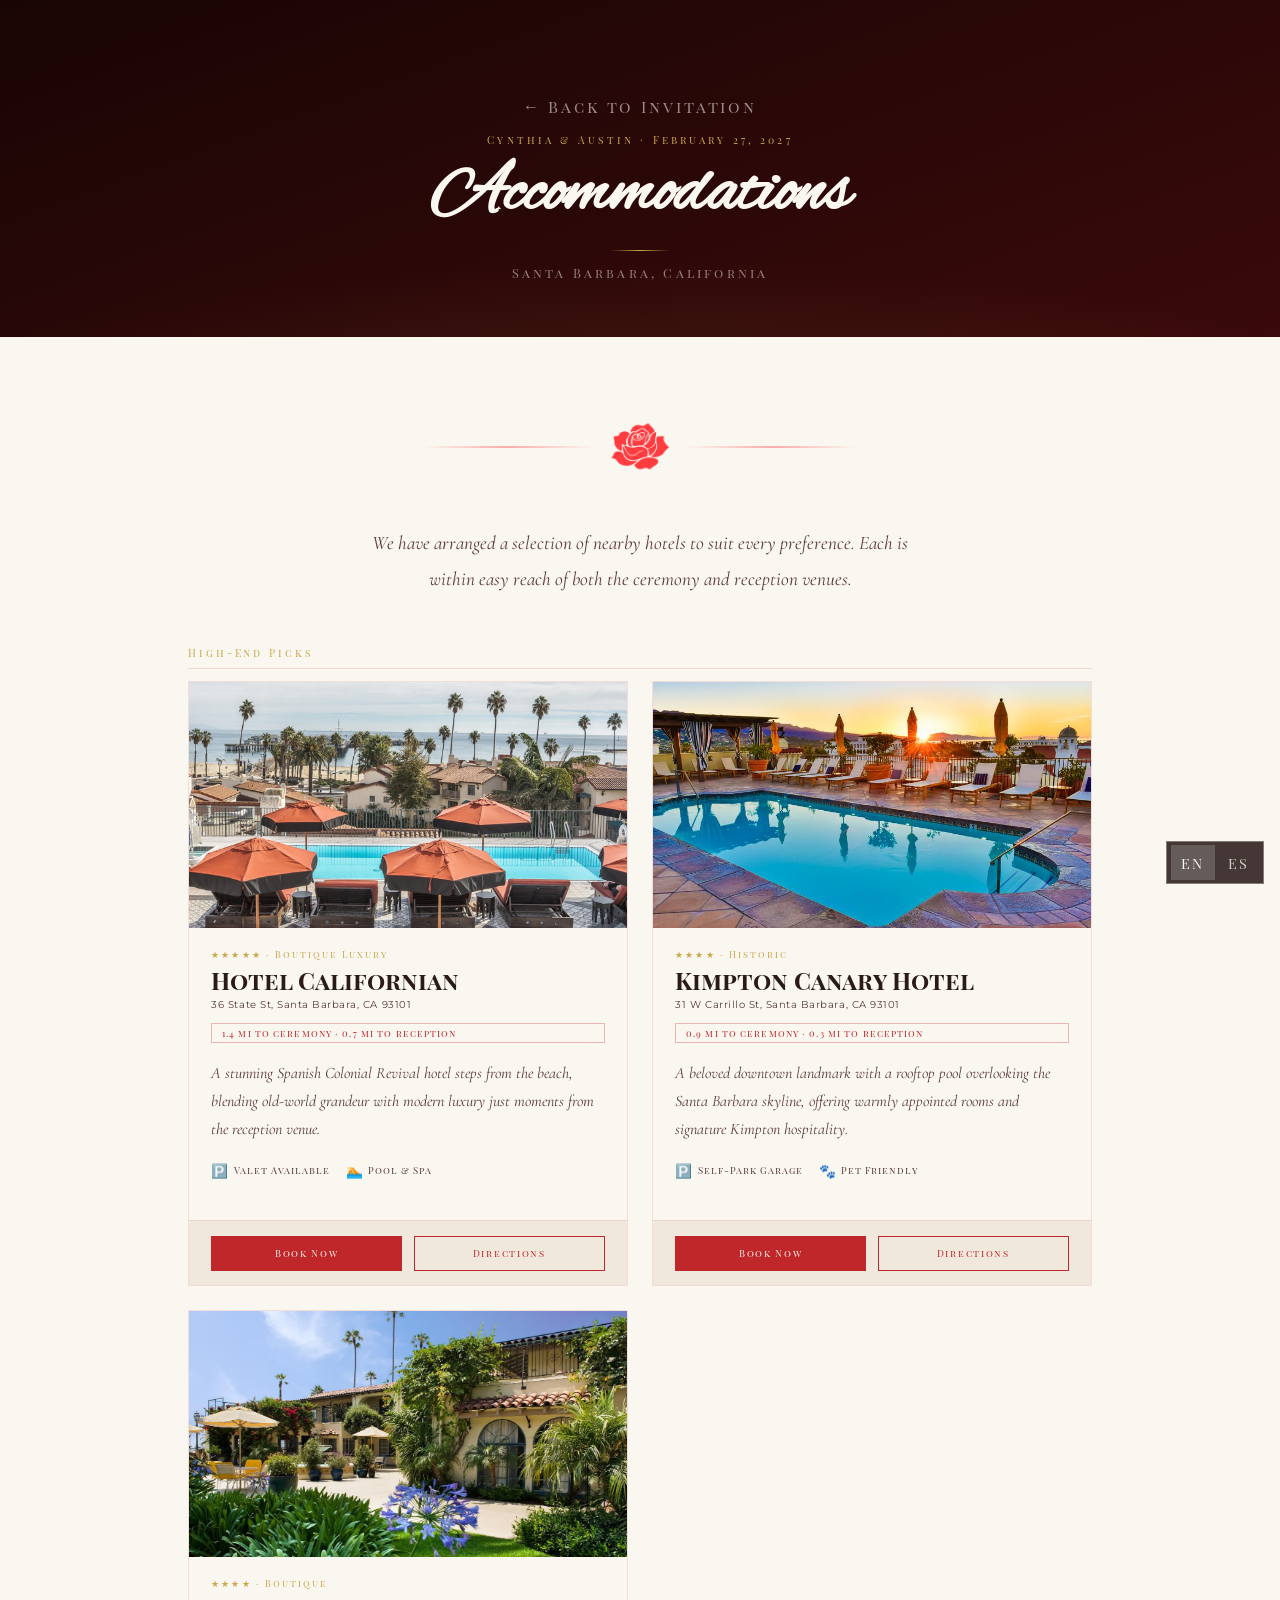
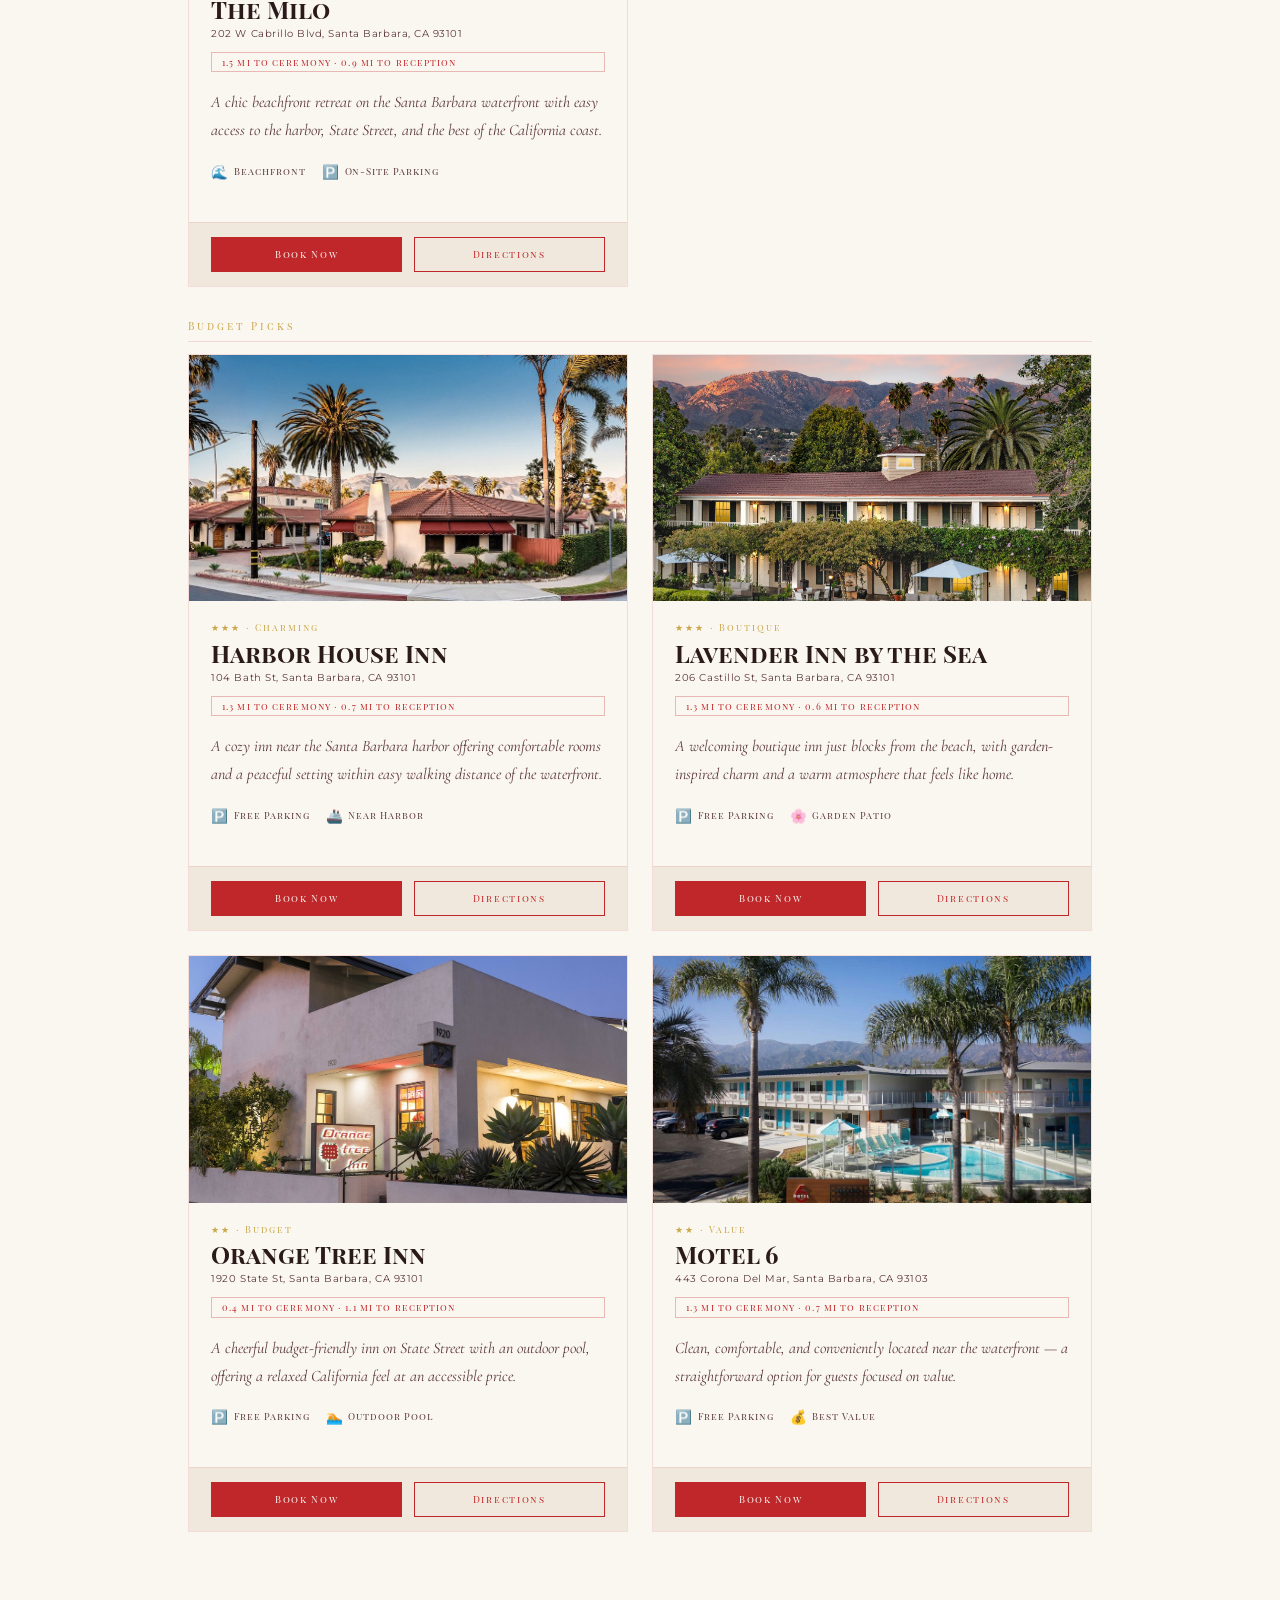
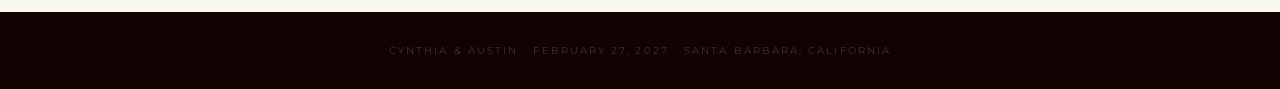
==== hotels.html @ 81207d36 "initial commit" ====
<!DOCTYPE html>
<html lang="en">
<head>
  <meta charset="UTF-8">
  <meta name="viewport" content="width=device-width, initial-scale=1.0">
  <meta name="robots" content="noindex">
  <title>Accommodations — Cynthia & Austin</title>

  <!-- Fonts -->
  <link rel="preconnect" href="https://fonts.googleapis.com">
  <link rel="preconnect" href="https://fonts.gstatic.com" crossorigin>
  <link href="https://fonts.googleapis.com/css2?family=Alex+Brush&family=Cormorant+Garamond:ital,wght@0,300..700;1,300..700&family=Montserrat:ital,wght@0,100..900;1,100..900&family=Playfair+Display+SC:ital,wght@0,400;0,700;0,900;1,400;1,700;1,900&display=swap" rel="stylesheet">

  <!-- Shared styles -->
  <link rel="stylesheet" href="css/styles.css">

  <!-- Page-specific styles -->
  <style>
    /* ── HOTEL GRID ─────────────────────────────────────── */
    .hotels-grid {
      display: grid;
      grid-template-columns: repeat(auto-fill, minmax(min(100%, 340px), 1fr));
      gap: 1.5rem;
      margin-top: 0.5rem;
    }

    .hotel-card {
      background: var(--ivory);
      border: 1px solid rgba(192,39,42,0.12);
      display: flex;
      flex-direction: column;
      transition: transform 0.2s ease, box-shadow 0.2s ease;
    }
    .hotel-card:hover {
      transform: translateY(-3px);
      box-shadow: 0 8px 30px rgba(192,39,42,0.1);
    }

    .hotel-card-img {
      width: 100%;
      aspect-ratio: 16/9;
      object-fit: cover;
      display: block;
      background: var(--ivory-dark); /* fallback while img loads */
    }

    .hotel-card-body {
      padding: 1.25rem 1.4rem 1.5rem;
      flex: 1;
      display: flex;
      flex-direction: column;
    }

    .hotel-tier {
      font-family: 'Playfair Display SC', serif;
      font-size: 0.58rem;
      letter-spacing: 0.22em;
      color: var(--gold);
      margin-bottom: 0.4rem;
    }

    .hotel-name {
      font-family: 'Playfair Display SC', serif;
      font-size: clamp(1.3rem, 4vw, 1.5rem);
      color: var(--text-dark);
      line-height: 1.1;
      margin-bottom: 0.3rem;
    }

    .hotel-addr {
      font-family: 'Montserrat', sans-serif;
      font-size: 0.65rem;
      color: var(--text-mid);
      letter-spacing: 0.05em;
      margin-bottom: 0.75rem;
    }

    .hotel-desc {
      font-family: 'Cormorant Garamond', serif;
      font-size: 1rem;
      font-style: italic;
      color: var(--text-mid);
      line-height: 1.75;
      flex: 1;
      margin-bottom: 1.1rem;
    }

    .hotel-meta {
      display: flex;
      gap: 1rem;
      margin-bottom: 1.1rem;
      flex-wrap: wrap;
    }
    .hotel-meta-item {
      font-family: 'Playfair Display SC', serif;
      font-size: 0.6rem;
      letter-spacing: 0.1em;
      color: var(--text-mid);
      display: flex;
      align-items: center;
      gap: 0.3rem;
    }
    .hotel-meta-item span { font-size: 0.85rem; }

    .hotel-distance {
      display: inline-block;
      font-family: 'Playfair Display SC', serif;
      font-size: 0.58rem;
      letter-spacing: 0.12em;
      color: var(--red-dark);
      border: 1px solid rgba(192,39,42,0.3);
      padding: 0.2rem 0.6rem;
      margin-bottom: 1rem;
    }

    .hotel-card-footer {
      display: flex;
      gap: 0.75rem;
      padding: 0.9rem 1.4rem;
      border-top: 1px solid rgba(192,39,42,0.1);
      background: var(--ivory-dark);
    }

    .btn-hotel {
      flex: 1;
      text-align: center;
      font-family: 'Playfair Display SC', serif;
      font-size: 0.6rem;
      letter-spacing: 0.18em;
      padding: 0.65rem 0.5rem;
      text-decoration: none;
      transition: background 0.2s, color 0.2s;
      border: 1px solid var(--red-dark);
    }
    .btn-hotel-primary {
      background: var(--red-dark);
      color: var(--ivory);
    }
    .btn-hotel-primary:hover { background: var(--red-deep); }
    .btn-hotel-secondary {
      background: transparent;
      color: var(--red-dark);
    }
    .btn-hotel-secondary:hover {
      background: rgba(192,39,42,0.07);
    }

    /* ── INTRO TEXT ─────────────────────────────────────── */
    .hotels-intro {
      font-family: 'Cormorant Garamond', serif;
      font-size: clamp(1rem, 3vw, 1.2rem);
      font-style: italic;
      line-height: 1.9;
      color: var(--text-mid);
      text-align: center;
      max-width: 580px;
      margin: 0 auto 3rem;
    }

    /* ── HOTEL CATEGORY LABEL ──────────────────────────── */
    .hotel-category-label {
      font-family: 'Playfair Display SC', serif;
      font-size: 0.65rem;
      letter-spacing: 0.28em;
      color: var(--gold);
      margin: 2rem 0 0.75rem;
      padding-bottom: 0.5rem;
      border-bottom: 1px solid rgba(192,39,42,0.15);
    }
    .hotel-category-label:first-of-type { margin-top: 0; }

    /* ── SECTION OVERRIDE for this page ────────────────── */
    /* Hotels section gets a wider max-width for the grid */
    #sec-hotels { max-width: 1000px; }
  </style>
</head>
<body>

  <!-- ── PAGE HEADER ──────────────────────────────────── -->
  <div class="page-header">
    <a class="nav-back" href="index.html?from=hotels">Back to Invitation</a>
    <p class="page-header-eyebrow">Cynthia &amp; Austin · February 27, 2027</p>
    <h1 class="page-header-title">Accommodations</h1>
    <div class="page-header-divider"></div>
    <p class="page-header-sub">Santa Barbara, California</p>
  </div>

  <!-- ── HOTELS SECTION ───────────────────────────────── -->
  <div class="section-bg-ivory">
    <div class="section in-view" id="sec-hotels">

      <div class="section-sep">
        <div class="sep-line"></div>
        <div class="sep-img"></div>
        <div class="sep-line"></div>
      </div>

      <p class="hotels-intro">
        We have arranged a selection of nearby hotels to suit every preference.
        Each is within easy reach of both the ceremony and reception venues.
      </p>

      <!-- HIGH-END PICKS -->
      <p class="hotel-category-label">High-End Picks</p>
      <div class="hotels-grid">

        <!-- HOTEL CARD 1 — Hotel Californian -->
        <div class="hotel-card">
          <img class="hotel-card-img" src="img/hotels/hotel-californian.jpg" alt="Hotel Californian" loading="lazy">
          <div class="hotel-card-body">
            <p class="hotel-tier">★★★★★ · Boutique Luxury</p>
            <h2 class="hotel-name">Hotel Californian</h2>
            <p class="hotel-addr">36 State St, Santa Barbara, CA 93101</p>
            <p class="hotel-distance">1.4 mi to ceremony · 0.7 mi to reception</p>
            <p class="hotel-desc">
              A stunning Spanish Colonial Revival hotel steps from the beach, blending old-world
              grandeur with modern luxury just moments from the reception venue.
            </p>
            <div class="hotel-meta">
              <div class="hotel-meta-item"><span>🅿️</span> Valet Available</div>
              <div class="hotel-meta-item"><span>🏊</span> Pool & Spa</div>
            </div>
          </div>
          <div class="hotel-card-footer">
            <a class="btn-hotel btn-hotel-primary" href="https://www.hotelcalifornian.com" target="_blank" rel="noopener noreferrer">Book Now</a>
            <a class="btn-hotel btn-hotel-secondary" href="https://www.google.com/maps/dir/?api=1&destination=36+State+St,Santa+Barbara,CA" target="_blank" rel="noopener noreferrer">Directions</a>
          </div>
        </div>

        <!-- HOTEL CARD 2 — Kimpton Canary -->
        <div class="hotel-card">
          <img class="hotel-card-img" src="img/hotels/kimpton-canary-hotel.jpg" alt="Kimpton Canary Hotel" loading="lazy">
          <div class="hotel-card-body">
            <p class="hotel-tier">★★★★ · Historic</p>
            <h2 class="hotel-name">Kimpton Canary Hotel</h2>
            <p class="hotel-addr">31 W Carrillo St, Santa Barbara, CA 93101</p>
            <p class="hotel-distance">0.9 mi to ceremony · 0.3 mi to reception</p>
            <p class="hotel-desc">
              A beloved downtown landmark with a rooftop pool overlooking the Santa Barbara skyline,
              offering warmly appointed rooms and signature Kimpton hospitality.
            </p>
            <div class="hotel-meta">
              <div class="hotel-meta-item"><span>🅿️</span> Self-Park Garage</div>
              <div class="hotel-meta-item"><span>🐾</span> Pet Friendly</div>
            </div>
          </div>
          <div class="hotel-card-footer">
            <a class="btn-hotel btn-hotel-primary" href="https://www.canarysantabarbara.com" target="_blank" rel="noopener noreferrer">Book Now</a>
            <a class="btn-hotel btn-hotel-secondary" href="https://www.google.com/maps/dir/?api=1&destination=31+W+Carrillo+St,Santa+Barbara,CA" target="_blank" rel="noopener noreferrer">Directions</a>
          </div>
        </div>

        <!-- HOTEL CARD 3 — The Milo -->
        <div class="hotel-card">
          <img class="hotel-card-img" src="img/hotels/hotel-milo.jpg" alt="The Milo" loading="lazy">
          <div class="hotel-card-body">
            <p class="hotel-tier">★★★★ · Boutique</p>
            <h2 class="hotel-name">The Milo</h2>
            <p class="hotel-addr">202 W Cabrillo Blvd, Santa Barbara, CA 93101</p>
            <p class="hotel-distance">1.5 mi to ceremony · 0.9 mi to reception</p>
            <p class="hotel-desc">
              A chic beachfront retreat on the Santa Barbara waterfront with easy access to
              the harbor, State Street, and the best of the California coast.
            </p>
            <div class="hotel-meta">
              <div class="hotel-meta-item"><span>🌊</span> Beachfront</div>
              <div class="hotel-meta-item"><span>🅿️</span> On-Site Parking</div>
            </div>
          </div>
          <div class="hotel-card-footer">
            <a class="btn-hotel btn-hotel-primary" href="https://www.themilo.com/" target="_blank" rel="noopener noreferrer">Book Now</a>
            <a class="btn-hotel btn-hotel-secondary" href="https://www.google.com/maps/dir/?api=1&destination=202+W+Cabrillo+Blvd,Santa+Barbara,CA" target="_blank" rel="noopener noreferrer">Directions</a>
          </div>
        </div>

      </div><!-- /.hotels-grid (high-end) -->

      <!-- BUDGET PICKS -->
      <p class="hotel-category-label">Budget Picks</p>
      <div class="hotels-grid">

        <!-- HOTEL CARD 4 — Harbor House Inn -->
        <div class="hotel-card">
          <img class="hotel-card-img" src="img/hotels/harbor-house-inn.jpg" alt="Harbor House Inn" loading="lazy">
          <div class="hotel-card-body">
            <p class="hotel-tier">★★★ · Charming</p>
            <h2 class="hotel-name">Harbor House Inn</h2>
            <p class="hotel-addr">104 Bath St, Santa Barbara, CA 93101</p>
            <p class="hotel-distance">1.3 mi to ceremony · 0.7 mi to reception</p>
            <p class="hotel-desc">
              A cozy inn near the Santa Barbara harbor offering comfortable rooms and a
              peaceful setting within easy walking distance of the waterfront.
            </p>
            <div class="hotel-meta">
              <div class="hotel-meta-item"><span>🅿️</span> Free Parking</div>
              <div class="hotel-meta-item"><span>🚢</span> Near Harbor</div>
            </div>
          </div>
          <div class="hotel-card-footer">
            <a class="btn-hotel btn-hotel-primary" href="https://harborhouseinn.com/" target="_blank" rel="noopener noreferrer">Book Now</a>
            <a class="btn-hotel btn-hotel-secondary" href="https://www.google.com/maps/dir/?api=1&destination=104+Bath+St,Santa+Barbara,CA" target="_blank" rel="noopener noreferrer">Directions</a>
          </div>
        </div>

        <!-- HOTEL CARD 5 — Lavender Inn -->
        <div class="hotel-card">
          <img class="hotel-card-img" src="img/hotels/lavender-inn.jpg" alt="Lavender Inn by the Sea" loading="lazy">
          <div class="hotel-card-body">
            <p class="hotel-tier">★★★ · Boutique</p>
            <h2 class="hotel-name">Lavender Inn by the Sea</h2>
            <p class="hotel-addr">206 Castillo St, Santa Barbara, CA 93101</p>
            <p class="hotel-distance">1.3 mi to ceremony · 0.6 mi to reception</p>
            <p class="hotel-desc">
              A welcoming boutique inn just blocks from the beach, with garden-inspired charm
              and a warm atmosphere that feels like home.
            </p>
            <div class="hotel-meta">
              <div class="hotel-meta-item"><span>🅿️</span> Free Parking</div>
              <div class="hotel-meta-item"><span>🌸</span> Garden Patio</div>
            </div>
          </div>
          <div class="hotel-card-footer">
            <a class="btn-hotel btn-hotel-primary" href="https://www.sbhotels.com/lavender-inn-by-the-sea" target="_blank" rel="noopener noreferrer">Book Now</a>
            <a class="btn-hotel btn-hotel-secondary" href="https://www.google.com/maps/dir/?api=1&destination=206+Castillo+St,Santa+Barbara,CA" target="_blank" rel="noopener noreferrer">Directions</a>
          </div>
        </div>

        <!-- HOTEL CARD 6 — Orange Tree Inn -->
        <div class="hotel-card">
          <img class="hotel-card-img" src="img/hotels/orange-tree-inn.jpg" alt="Orange Tree Inn" loading="lazy">
          <div class="hotel-card-body">
            <p class="hotel-tier">★★ · Budget</p>
            <h2 class="hotel-name">Orange Tree Inn</h2>
            <p class="hotel-addr">1920 State St, Santa Barbara, CA 93101</p>
            <p class="hotel-distance">0.4 mi to ceremony · 1.1 mi to reception</p>
            <p class="hotel-desc">
              A cheerful budget-friendly inn on State Street with an outdoor pool, offering
              a relaxed California feel at an accessible price.
            </p>
            <div class="hotel-meta">
              <div class="hotel-meta-item"><span>🅿️</span> Free Parking</div>
              <div class="hotel-meta-item"><span>🏊</span> Outdoor Pool</div>
            </div>
          </div>
          <div class="hotel-card-footer">
            <a class="btn-hotel btn-hotel-primary" href="https://www.orangetreeinn.com/" target="_blank" rel="noopener noreferrer">Book Now</a>
            <a class="btn-hotel btn-hotel-secondary" href="https://www.google.com/maps/dir/?api=1&destination=1920+State+St,Santa+Barbara,CA" target="_blank" rel="noopener noreferrer">Directions</a>
          </div>
        </div>

        <!-- HOTEL CARD 7 — Motel 6 -->
        <div class="hotel-card">
          <img class="hotel-card-img" src="img/hotels/motel-6.jpg" alt="Motel 6" loading="lazy">
          <div class="hotel-card-body">
            <p class="hotel-tier">★★ · Value</p>
            <h2 class="hotel-name">Motel 6</h2>
            <p class="hotel-addr">443 Corona Del Mar, Santa Barbara, CA 93103</p>
            <p class="hotel-distance">1.3 mi to ceremony · 0.7 mi to reception</p>
            <p class="hotel-desc">
              Well-located near the waterfront, this Motel 6 is actually the original. Its rooms were recently updated.
            </p>
            <div class="hotel-meta">
              <div class="hotel-meta-item"><span>🅿️</span> Free Parking</div>
              <div class="hotel-meta-item"><span>💰</span> Best Value</div>
            </div>
          </div>
          <div class="hotel-card-footer">
            <a class="btn-hotel btn-hotel-primary" href="https://www.motel6.com" target="_blank" rel="noopener noreferrer">Book Now</a>
            <a class="btn-hotel btn-hotel-secondary" href="https://www.google.com/maps/dir/?api=1&destination=443+Corona+Del+Mar,Santa+Barbara,CA" target="_blank" rel="noopener noreferrer">Directions</a>
          </div>
        </div>

      </div><!-- /.hotels-grid (budget) -->
    </div><!-- /.section -->
  </div>

  <!-- ── FOOTER ────────────────────────────────────────── -->
  <footer>
    <p>Cynthia &amp; Austin &nbsp;·&nbsp; February 27, 2027 &nbsp;·&nbsp; Santa Barbara, California</p>
  </footer>

  <div class="language-toggle" id="language-toggle" role="group" aria-label="Language selector">
    <button type="button" class="language-toggle-option" data-lang="en" aria-pressed="true">EN</button>
    <button type="button" class="language-toggle-option" data-lang="es" aria-pressed="false">ES</button>
  </div>

  <script>
    const LANGUAGE_STORAGE_KEY = 'preferredLanguage';
    const I18N_HOTELS = {
      en: {
        languageSelectorLabel: 'Language selector',
        title: 'Accommodations — Cynthia & Austin',
        back: 'Back to Invitation',
        eyebrow: 'Cynthia & Austin · February 27, 2027',
        pageTitle: 'Accommodations',
        location: 'Santa Barbara, California',
        intro: 'We have arranged a selection of nearby hotels to suit every preference. Each is within easy reach of both the ceremony and reception venues.',
        categoryLabels: ['High-End Picks', 'Budget Picks'],
        tiers: [
          '★★★★★ · Boutique Luxury', '★★★★ · Historic', '★★★★ · Boutique',
          '★★★ · Charming', '★★★ · Boutique', '★★ · Budget', '★★ · Value',
        ],
        distances: [
          '1.4 mi to ceremony · 0.7 mi to reception',
          '0.9 mi to ceremony · 0.3 mi to reception',
          '1.5 mi to ceremony · 0.9 mi to reception',
          '1.3 mi to ceremony · 0.7 mi to reception',
          '1.3 mi to ceremony · 0.6 mi to reception',
          '0.4 mi to ceremony · 1.1 mi to reception',
          '1.3 mi to ceremony · 0.7 mi to reception',
        ],
        descriptions: [
          'A stunning Spanish Colonial Revival hotel steps from the beach, blending old-world grandeur with modern luxury just moments from the reception venue.',
          'A beloved downtown landmark with a rooftop pool overlooking the Santa Barbara skyline, offering warmly appointed rooms and signature Kimpton hospitality.',
          'A chic beachfront retreat on the Santa Barbara waterfront with easy access to the harbor, State Street, and the best of the California coast.',
          'A cozy inn near the Santa Barbara harbor offering comfortable rooms and a peaceful setting within easy walking distance of the waterfront.',
          'A welcoming boutique inn just blocks from the beach, with garden-inspired charm and a warm atmosphere that feels like home.',
          'A cheerful budget-friendly inn on State Street with an outdoor pool, offering a relaxed California feel at an accessible price.',
          'Clean, comfortable, and conveniently located near the waterfront — a straightforward option for guests focused on value.',
        ],
        metaItems: [
          'Valet Available', 'Pool & Spa',
          'Self-Park Garage', 'Pet Friendly',
          'Beachfront', 'On-Site Parking',
          'Free Parking', 'Near Harbor',
          'Free Parking', 'Garden Patio',
          'Free Parking', 'Outdoor Pool',
          'Free Parking', 'Best Value',
        ],
        buttons: ['Book Now', 'Directions'],
        footer: 'Cynthia & Austin · February 27, 2027 · Santa Barbara, California',
      },
      es: {
        languageSelectorLabel: 'Selector de idioma',
        title: 'Hospedaje — Cynthia y Austin',
        back: 'Volver a la invitación',
        eyebrow: 'Cynthia y Austin · 27 de febrero de 2027',
        pageTitle: 'Hospedaje',
        location: 'Santa Bárbara, California',
        intro: 'Hemos seleccionado una lista de hoteles cercanos para cada preferencia. Todos están a poca distancia tanto de la ceremonia como de la recepción.',
        categoryLabels: ['Opciones de lujo', 'Opciones económicas'],
        tiers: [
          '★★★★★ · Lujo boutique', '★★★★ · Histórico', '★★★★ · Boutique',
          '★★★ · Encantador', '★★★ · Boutique', '★★ · Económico', '★★ · Valor',
        ],
        distances: [
          '1.4 mi a la ceremonia · 0.7 mi a la recepción',
          '0.9 mi a la ceremonia · 0.3 mi a la recepción',
          '1.5 mi a la ceremonia · 0.9 mi a la recepción',
          '1.3 mi a la ceremonia · 0.7 mi a la recepción',
          '1.3 mi a la ceremonia · 0.6 mi a la recepción',
          '0.4 mi a la ceremonia · 1.1 mi a la recepción',
          '1.3 mi a la ceremonia · 0.7 mi a la recepción',
        ],
        descriptions: [
          'Un impresionante hotel de estilo Colonial Español, a pasos de la playa y del lugar de la recepción, que combina elegancia clásica con comodidad moderna.',
          'Un histórico referente del centro con piscina en la azotea y vistas al horizonte de Santa Bárbara, habitaciones acogedoras y la calidez característica de Kimpton.',
          'Un elegante hotel frente al mar en el paseo marítimo de Santa Bárbara, con acceso fácil al puerto, State Street y lo mejor de la costa californiana.',
          'Una acogedora posada cerca del puerto de Santa Bárbara con habitaciones confortables y un entorno tranquilo a poca distancia del paseo marítimo.',
          'Una encantadora posada boutique a pasos de la playa, con detalles de jardín y un ambiente cálido que hace sentir como en casa.',
          'Una posada económica y alegre sobre State Street con piscina al aire libre, que ofrece el ambiente relajado de California a un precio accesible.',
          'Limpio, cómodo y convenientemente ubicado cerca del paseo marítimo — una opción directa para los invitados que buscan el mejor valor.',
        ],
        metaItems: [
          'Valet disponible', 'Piscina y spa',
          'Estacionamiento propio', 'Pet friendly',
          'Frente al mar', 'Estacionamiento propio',
          'Estacionamiento gratis', 'Cerca del puerto',
          'Estacionamiento gratis', 'Jardín y terraza',
          'Estacionamiento gratis', 'Piscina al aire libre',
          'Estacionamiento gratis', 'Mejor precio',
        ],
        buttons: ['Reservar', 'Cómo llegar'],
        footer: 'Cynthia y Austin · 27 de febrero de 2027 · Santa Bárbara, California',
      },
    };

    function setText(selector, value) {
      const el = document.querySelector(selector);
      if (el) el.textContent = value;
    }

    function applyHotelsTranslations(lang) {
      const copy = I18N_HOTELS[lang] || I18N_HOTELS.en;
      document.title = copy.title;
      setText('.nav-back', copy.back);
      setText('.page-header-eyebrow', copy.eyebrow);
      setText('.page-header-title', copy.pageTitle);
      setText('.page-header-sub', copy.location);
      setText('.hotels-intro', copy.intro);

      const categoryLabels = document.querySelectorAll('.hotel-category-label');
      categoryLabels.forEach((el, i) => { if (copy.categoryLabels[i]) el.textContent = copy.categoryLabels[i]; });

      const tiers = document.querySelectorAll('.hotel-tier');
      tiers.forEach((el, i) => { if (copy.tiers[i]) el.textContent = copy.tiers[i]; });
      const distances = document.querySelectorAll('.hotel-distance');
      distances.forEach((el, i) => { if (copy.distances[i]) el.textContent = copy.distances[i]; });
      const descriptions = document.querySelectorAll('.hotel-desc');
      descriptions.forEach((el, i) => { if (copy.descriptions[i]) el.textContent = copy.descriptions[i]; });

      const metaItems = document.querySelectorAll('.hotel-meta-item');
      metaItems.forEach((el, i) => {
        const icon = el.querySelector('span');
        if (!icon || !copy.metaItems[i]) return;
        el.innerHTML = '';
        el.appendChild(icon);
        el.append(` ${copy.metaItems[i]}`);
      });

      document.querySelectorAll('.btn-hotel-primary').forEach((el) => { el.textContent = copy.buttons[0]; });
      document.querySelectorAll('.btn-hotel-secondary').forEach((el) => { el.textContent = copy.buttons[1]; });
      const footerText = document.querySelector('footer p');
      if (footerText) footerText.textContent = copy.footer;
    }

    function applyLanguage(lang) {
      const normalized = lang === 'es' ? 'es' : 'en';
      const toggle = document.getElementById('language-toggle');

      document.documentElement.lang = normalized;
      document.documentElement.dataset.language = normalized;
      applyHotelsTranslations(normalized);

      if (!toggle) return;
      toggle.setAttribute('aria-label', (I18N_HOTELS[normalized] || I18N_HOTELS.en).languageSelectorLabel);

      const options = toggle.querySelectorAll('.language-toggle-option');
      options.forEach((option) => {
        const isActive = option.dataset.lang === normalized;
        option.classList.toggle('active', isActive);
        option.setAttribute('aria-pressed', String(isActive));
      });

      document.querySelectorAll('a[href]').forEach(link => {
        const href = link.getAttribute('href');
        if (!href || href.startsWith('http') || href.startsWith('#')) return;
        const [base, query] = href.split('?');
        const params = new URLSearchParams(query || '');
        if (normalized === 'es') { params.set('lang', 'es'); } else { params.delete('lang'); }
        const qs = params.toString();
        link.href = qs ? `${base}?${qs}` : base;
      });
    }

    function initLanguageToggle() {
      const toggle = document.getElementById('language-toggle');
      let startingLanguage = 'en';

      try {
        const savedLanguage = localStorage.getItem(LANGUAGE_STORAGE_KEY);
        if (savedLanguage === 'es') startingLanguage = 'es';
      } catch (err) {
        console.warn('Language preference could not be read from localStorage.', err);
      }

      const urlLang = new URLSearchParams(window.location.search).get('lang');
      if (urlLang === 'es') {
        startingLanguage = 'es';
        try { localStorage.setItem(LANGUAGE_STORAGE_KEY, 'es'); } catch (_) {}
      } else if (urlLang === 'en') {
        startingLanguage = 'en';
        try { localStorage.setItem(LANGUAGE_STORAGE_KEY, 'en'); } catch (_) {}
      }

      applyLanguage(startingLanguage);
      if (!toggle) return;

      toggle.addEventListener('click', (event) => {
        const option = event.target.closest('.language-toggle-option');
        if (!option) return;

        const nextLanguage = option.dataset.lang === 'es' ? 'es' : 'en';
        applyLanguage(nextLanguage);
        try {
          localStorage.setItem(LANGUAGE_STORAGE_KEY, nextLanguage);
        } catch (err) {
          console.warn('Language preference could not be saved to localStorage.', err);
        }
      });
    }

    initLanguageToggle();

    // Scroll reveal — same pattern as index.html
    const revealEls = document.querySelectorAll('.section');
    const revealObs = new IntersectionObserver(entries => {
      entries.forEach(e => {
        if (e.isIntersecting) {
          e.target.classList.add('in-view');
          revealObs.unobserve(e.target);
        }
      });
    }, { threshold: 0.1 });
    revealEls.forEach(el => revealObs.observe(el));
  </script>

</body>
</html>
---- css/styles.css ----
/* ═══════════════════════════════════════════════════════════
   WEDDING SITE — SHARED STYLES
   Used by: index.html, hotels.html (and any future pages)
═══════════════════════════════════════════════════════════ */

/* ── FONTS ────────────────────────────────────────────────── */
/* Include these <link> tags in every page's <head>:

<link rel="preconnect" href="https://fonts.googleapis.com">
<link rel="preconnect" href="https://fonts.gstatic.com" crossorigin>
<link href="https://fonts.googleapis.com/css2?family=Alex+Brush&family=Cormorant+Garamond:ital,wght@0,300..700;1,300..700&family=Montserrat:ital,wght@0,100..900;1,100..900&family=Playfair+Display+SC:ital,wght@0,400;0,700;0,900;1,400;1,700;1,900&display=swap" rel="stylesheet">
*/

/* ── RESET ────────────────────────────────────────────────── */
*, *::before, *::after { box-sizing: border-box; margin: 0; padding: 0; }

/* ── VARIABLES ────────────────────────────────────────────── */
:root {
  --red:        #FF3D41;
  --red-dark:   #C0272A;
  --red-deep:   #8B1A1C;
  --ivory:      #FAF6F0;
  --ivory-dark: #F0E8DC;
  --text-dark:  #2A1A1A;
  --text-mid:   #5C3A3A;
  --gold:       #C9A84C;
}

/* ── BASE ─────────────────────────────────────────────────── */
html { scroll-behavior: smooth; }

body {
  font-family: 'Montserrat', sans-serif;
  background: var(--ivory);
  color: var(--text-dark);
  overflow-x: hidden;
}

/* ── FONT UTILITY CLASSES ─────────────────────────────────── */
.fancy  { font-family: 'Cormorant Garamond', serif; }
.script { font-family: 'Alex Brush', cursive; }
.caps   { font-family: 'Playfair Display SC', serif; }

/* ── SECTION WRAPPERS ─────────────────────────────────────── */
.section-bg-ivory      { background: var(--ivory); }
.section-bg-ivory-dark { background: var(--ivory-dark); }
.section-bg-dark       { background: linear-gradient(160deg, #1a0505 0%, #3a0a0a 100%); }

/* ── SECTIONS ─────────────────────────────────────────────── */
.section {
  padding: clamp(3rem, 8vw, 5rem) clamp(1.5rem, 5vw, 3rem);
  max-width: 800px;
  margin: 0 auto;
  opacity: 0;
  transform: translateY(40px);
  transition: opacity 0.7s ease, transform 0.7s ease;
}
.section.in-view { opacity: 1; transform: none; }

.section-title {
  font-family: 'Alex Brush', cursive;
  font-size: clamp(2.5rem, 7vw, 3.8rem);
  font-weight: 400;
  color: var(--red-dark);
  text-align: center;
  margin-bottom: 0.4rem;
}
.section-sub {
  text-align: center;
  font-family: 'Playfair Display SC', serif;
  font-size: 0.82rem;
  letter-spacing: 0.18em;
  color: var(--text-mid);
  margin-bottom: 2.5rem;
  opacity: 0.8;
}

/* ── SEPARATOR ────────────────────────────────────────────── */
.section-sep {
  display: flex;
  align-items: center;
  gap: 1rem;
  margin: 0 auto 3rem;
  max-width: 500px;
  padding: 0 2rem;
}
.sep-line {
  flex: 1;
  height: 2px;
  background: linear-gradient(to right, transparent, var(--red), transparent);
  opacity: 0.4;
}
.sep-img {
  width: 60px;
  height: 60px;
  background: url('../img/rose-icon-red.png') center/contain no-repeat;
}

/* ── BUTTONS ──────────────────────────────────────────────── */
.btn-primary {
  display: block;
  font-family: 'Playfair Display SC', serif;
  font-size: 0.7rem;
  letter-spacing: 0.25em;
  text-transform: uppercase;
  color: var(--ivory);
  background: var(--red-dark);
  border: none;
  padding: 0.9rem 2.5rem;
  text-decoration: none;
  cursor: pointer;
  transition: background 0.25s, transform 0.2s;
  width: fit-content;
  margin: 0 auto;
}
.btn-primary:hover { background: var(--red-deep); transform: translateY(-2px); }
.btn-primary:focus-visible {
  outline: 2px solid var(--gold);
  outline-offset: 3px;
}

/* ── PAGE HEADER (secondary pages e.g. hotels.html) ──────── */
.page-header {
  background: linear-gradient(160deg, #1a0505 0%, #3a0a0a 100%);
  padding: clamp(3rem, 10vw, 5rem) 2rem clamp(2rem, 6vw, 3.5rem);
  text-align: center;
  position: relative;
  overflow: hidden;
}
.page-header::after {
  content: '';
  position: absolute; inset: 0;
  background: radial-gradient(ellipse 80% 60% at 50% 120%, rgba(201,168,76,0.1) 0%, transparent 70%);
  pointer-events: none;
}
.page-header-eyebrow {
  font-family: 'Playfair Display SC', serif;
  font-size: 0.65rem;
  letter-spacing: 0.3em;
  color: var(--gold);
  margin-bottom: 0.75rem;
}
.page-header-title {
  font-family: 'Alex Brush', cursive;
  font-size: clamp(2.8rem, 8vw, 4.5rem);
  color: var(--ivory);
  line-height: 1;
}
.page-header-divider {
  width: 60px; height: 1px;
  background: linear-gradient(to right, transparent, var(--gold), transparent);
  margin: 1.2rem auto 0.8rem;
}
.page-header-sub {
  font-family: 'Playfair Display SC', serif;
  font-size: 0.8rem;
  letter-spacing: 0.25em;
  color: rgba(250,246,240,0.5);
}

/* ── NAV BACK LINK ────────────────────────────────────────── */
.nav-back {
  display: inline-flex;
  align-items: center;
  gap: 0.4rem;
  font-family: 'Playfair Display SC', serif;
  font-size: 1.0rem;
  letter-spacing: 0.18em;
  color: rgba(250,246,240,0.55);
  text-decoration: none;
  padding: 1rem 1.5rem;
  transition: color 0.2s;
  position: relative;
  z-index: 1;
}
.nav-back:hover { color: var(--gold); }
.nav-back::before { content: '←'; font-family: sans-serif; }
.nav-back:focus-visible {
  outline: 2px solid var(--gold);
  outline-offset: 3px;
}

/* ── FOOTER ───────────────────────────────────────────────── */
footer {
  background: #120202;
  text-align: center;
  padding: 2rem;
  font-size: 0.65rem;
  letter-spacing: 0.2em;
  text-transform: uppercase;
  color: rgba(250,246,240,0.2);
}

/* ── LANGUAGE TOGGLE ─────────────────────────────────────── */
.language-toggle {
  position: fixed;
  right: 1rem;
  bottom: 1rem;
  z-index: 220;
  display: inline-flex;
  align-items: center;
  gap: 0.2rem;
  border: 1px solid rgba(250,246,240,0.35);
  background: rgba(18, 2, 2, 0.78);
  padding: 0.2rem;
  transition: transform 0.2s ease, background 0.2s ease, border-color 0.2s ease;
}
.language-toggle:hover {
  transform: translateY(-2px);
  background: rgba(58, 10, 10, 0.95);
  border-color: rgba(250,246,240,0.55);
}
.language-toggle-option {
  border: 0;
  background: transparent;
  color: rgba(250,246,240,0.8);
  font-family: 'Playfair Display SC', serif;
  font-size: 0.9rem;
  letter-spacing: 0.18em;
  text-transform: uppercase;
  padding: 0.45rem 0.62rem;
  cursor: pointer;
  transition: background 0.18s ease, color 0.18s ease;
}
.language-toggle-option:hover {
  color: var(--ivory);
}
.language-toggle-option.active {
  background: rgba(250,246,240,0.18);
  color: var(--ivory);
}
.language-toggle-option:focus-visible {
  outline: 2px solid var(--gold);
  outline-offset: 2px;
}

/* ── RESPONSIVE ───────────────────────────────────────────── */
@media (max-width: 480px) {
  .radio-group { flex-direction: column; }
  .name-row { flex-direction: column; align-items: flex-start; }
  .name-row .person-num { display: none; }
  .language-toggle {
    right: 0.75rem;
    bottom: calc(0.75rem + env(safe-area-inset-bottom, 0px));
    padding: 0.18rem;
  }
  .language-toggle-option {
    font-size: 0.82rem;
    padding: 0.4rem 0.56rem;
  }
}

/* ── SCROLL REVEAL ────────────────────────────────────────── */
/* Include this JS snippet on every page:

const revealEls = document.querySelectorAll('.section');
const revealObs = new IntersectionObserver(entries => {
  entries.forEach(e => {
    if (e.isIntersecting) {
      e.target.classList.add('in-view');
      revealObs.unobserve(e.target);
    }
  });
}, { threshold: 0.1 });
revealEls.forEach(el => revealObs.observe(el));
*/
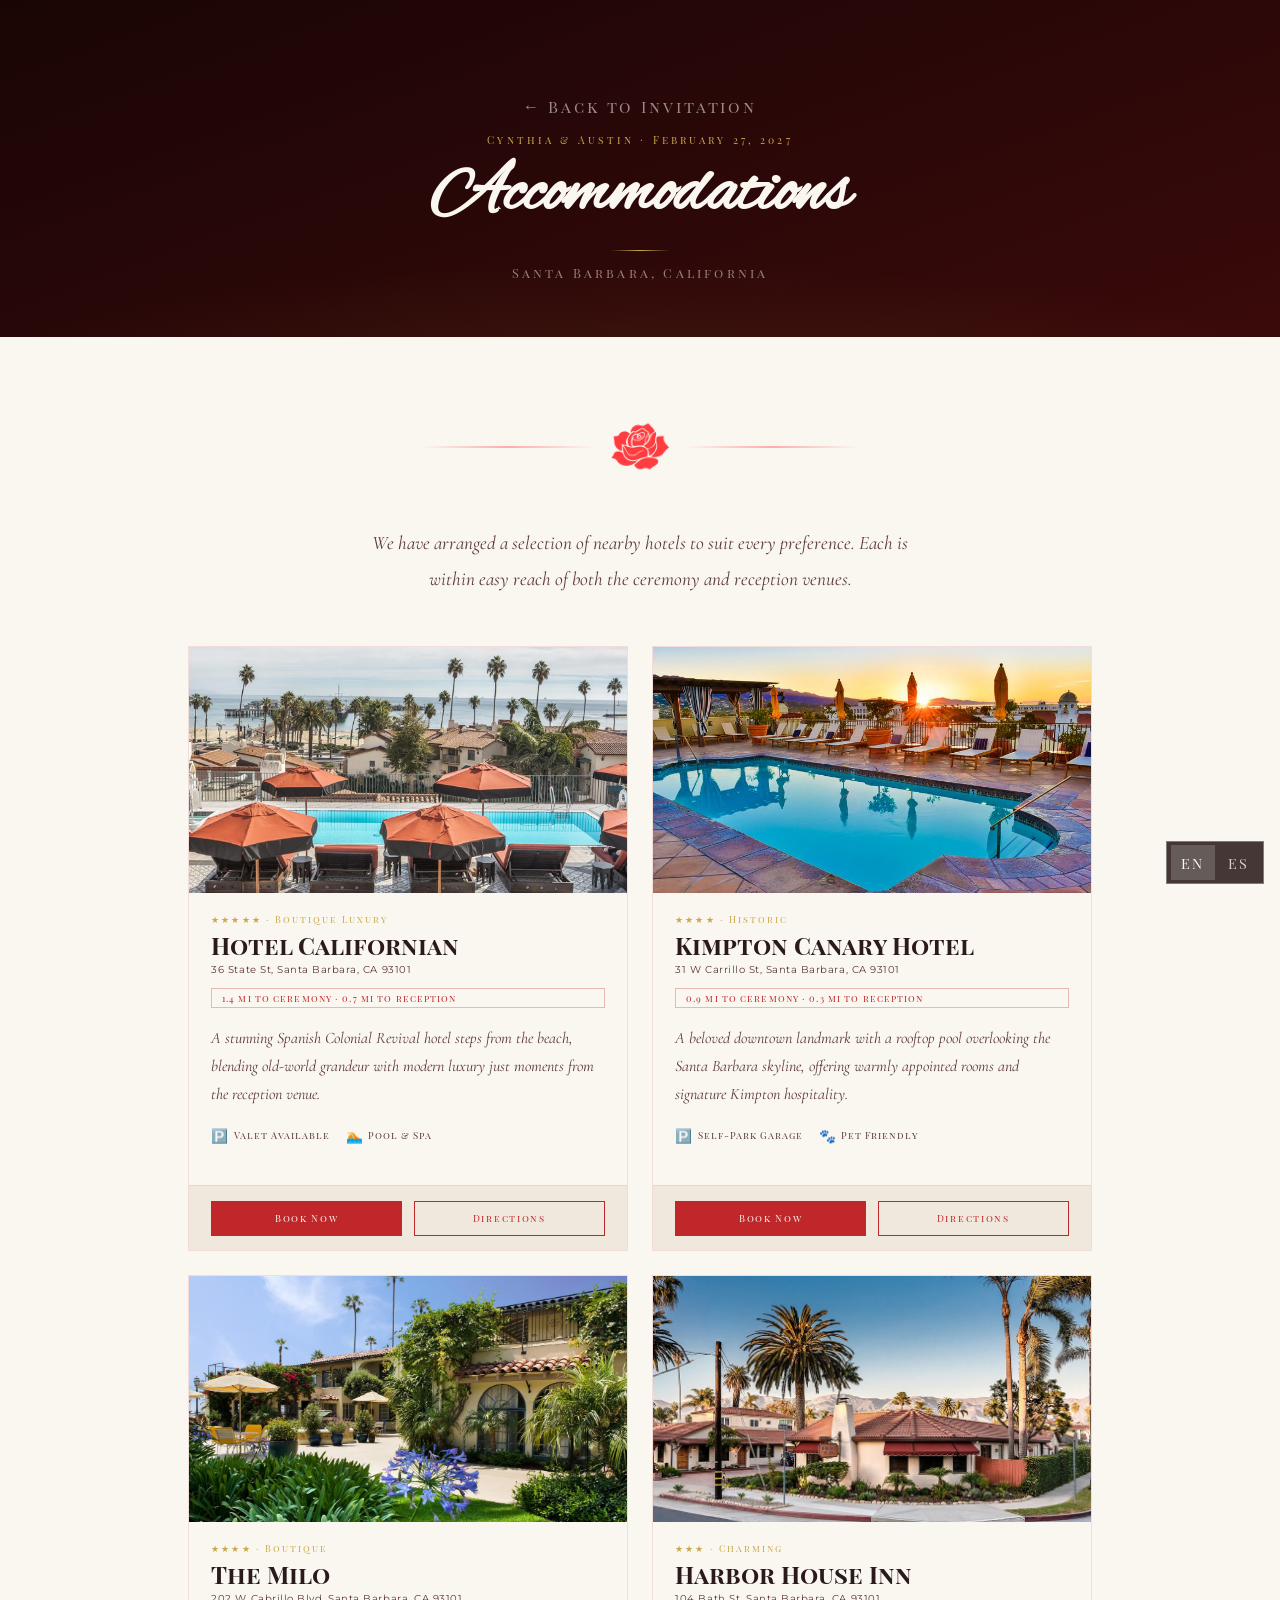
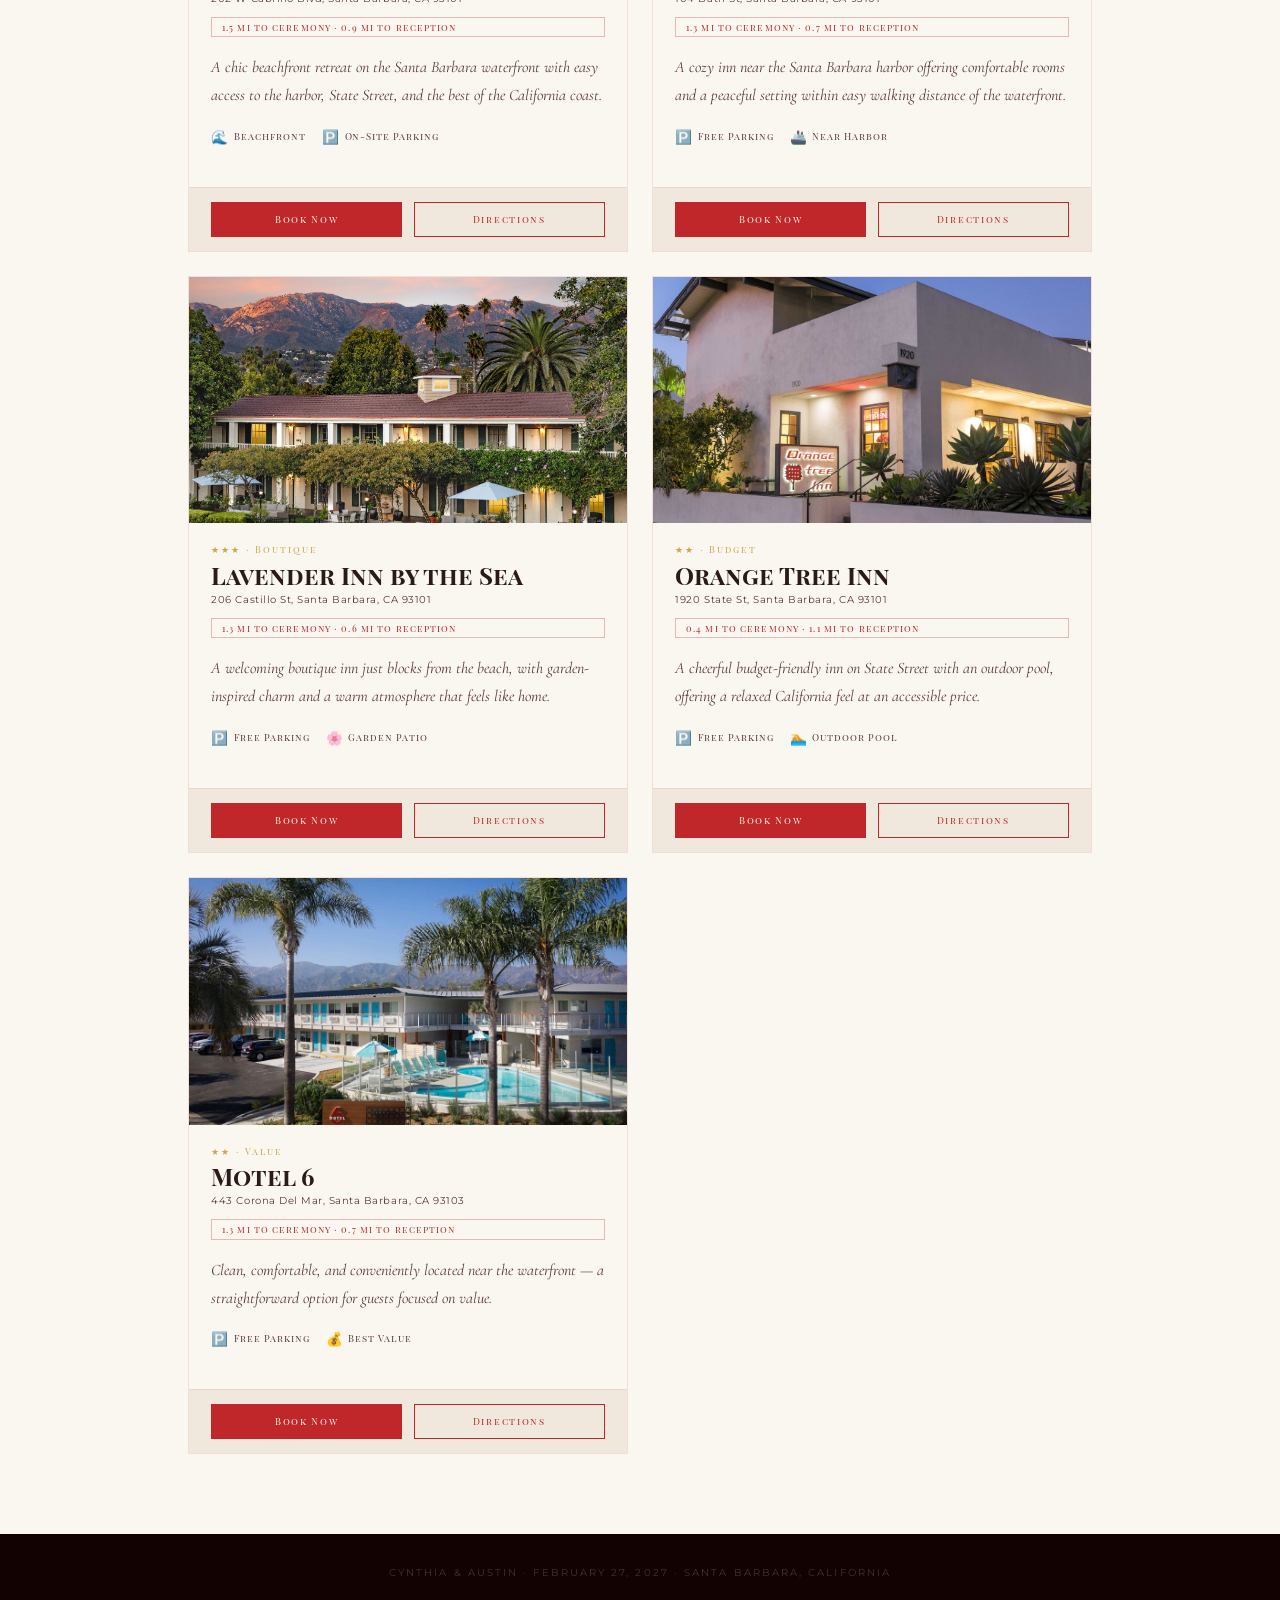
==== commit caa0aa82: "Add story section, update dinner menu and hotels display" ====
--- a/hotels.html
+++ b/hotels.html
@@ -157,18 +157,6 @@
       margin: 0 auto 3rem;
     }
 
-    /* ── HOTEL CATEGORY LABEL ──────────────────────────── */
-    .hotel-category-label {
-      font-family: 'Playfair Display SC', serif;
-      font-size: 0.65rem;
-      letter-spacing: 0.28em;
-      color: var(--gold);
-      margin: 2rem 0 0.75rem;
-      padding-bottom: 0.5rem;
-      border-bottom: 1px solid rgba(192,39,42,0.15);
-    }
-    .hotel-category-label:first-of-type { margin-top: 0; }
-
     /* ── SECTION OVERRIDE for this page ────────────────── */
     /* Hotels section gets a wider max-width for the grid */
     #sec-hotels { max-width: 1000px; }
@@ -200,8 +188,6 @@
         Each is within easy reach of both the ceremony and reception venues.
       </p>
 
-      <!-- HIGH-END PICKS -->
-      <p class="hotel-category-label">High-End Picks</p>
       <div class="hotels-grid">
 
         <!-- HOTEL CARD 1 — Hotel Californian -->
@@ -273,12 +259,6 @@
           </div>
         </div>
 
-      </div><!-- /.hotels-grid (high-end) -->
-
-      <!-- BUDGET PICKS -->
-      <p class="hotel-category-label">Budget Picks</p>
-      <div class="hotels-grid">
-
         <!-- HOTEL CARD 4 — Harbor House Inn -->
         <div class="hotel-card">
           <img class="hotel-card-img" src="img/hotels/harbor-house-inn.jpg" alt="Harbor House Inn" loading="lazy">
@@ -370,7 +350,7 @@
           </div>
         </div>
 
-      </div><!-- /.hotels-grid (budget) -->
+      </div><!-- /.hotels-grid -->
     </div><!-- /.section -->
   </div>
 
@@ -386,6 +366,7 @@
 
   <script>
     const LANGUAGE_STORAGE_KEY = 'preferredLanguage';
+    const LANGUAGE_RETURN_STORAGE_KEY = 'preferredLanguageFromHotels';
     const I18N_HOTELS = {
       en: {
         languageSelectorLabel: 'Language selector',
@@ -395,7 +376,6 @@
         pageTitle: 'Accommodations',
         location: 'Santa Barbara, California',
         intro: 'We have arranged a selection of nearby hotels to suit every preference. Each is within easy reach of both the ceremony and reception venues.',
-        categoryLabels: ['High-End Picks', 'Budget Picks'],
         tiers: [
           '★★★★★ · Boutique Luxury', '★★★★ · Historic', '★★★★ · Boutique',
           '★★★ · Charming', '★★★ · Boutique', '★★ · Budget', '★★ · Value',
@@ -438,7 +418,6 @@
         pageTitle: 'Hospedaje',
         location: 'Santa Bárbara, California',
         intro: 'Hemos seleccionado una lista de hoteles cercanos para cada preferencia. Todos están a poca distancia tanto de la ceremonia como de la recepción.',
-        categoryLabels: ['Opciones de lujo', 'Opciones económicas'],
         tiers: [
           '★★★★★ · Lujo boutique', '★★★★ · Histórico', '★★★★ · Boutique',
           '★★★ · Encantador', '★★★ · Boutique', '★★ · Económico', '★★ · Valor',
@@ -489,9 +468,6 @@
       setText('.page-header-sub', copy.location);
       setText('.hotels-intro', copy.intro);
 
-      const categoryLabels = document.querySelectorAll('.hotel-category-label');
-      categoryLabels.forEach((el, i) => { if (copy.categoryLabels[i]) el.textContent = copy.categoryLabels[i]; });
-
       const tiers = document.querySelectorAll('.hotel-tier');
       tiers.forEach((el, i) => { if (copy.tiers[i]) el.textContent = copy.tiers[i]; });
       const distances = document.querySelectorAll('.hotel-distance');
@@ -517,9 +493,18 @@
     function applyLanguage(lang) {
       const normalized = lang === 'es' ? 'es' : 'en';
       const toggle = document.getElementById('language-toggle');
+      const currentUrl = new URL(window.location.href);
 
       document.documentElement.lang = normalized;
       document.documentElement.dataset.language = normalized;
+
+      if (normalized === 'es') {
+        currentUrl.searchParams.set('lang', 'es');
+      } else {
+        currentUrl.searchParams.delete('lang');
+      }
+      history.replaceState(null, '', currentUrl.pathname + currentUrl.search + currentUrl.hash);
+
       applyHotelsTranslations(normalized);
 
       if (!toggle) return;
@@ -546,19 +531,22 @@
     function initLanguageToggle() {
       const toggle = document.getElementById('language-toggle');
       let startingLanguage = 'en';
+      let savedLanguage = null;
+      const navigationEntry = performance.getEntriesByType?.('navigation')?.[0];
+      const isHistoryNavigation = navigationEntry?.type === 'back_forward';
 
       try {
-        const savedLanguage = localStorage.getItem(LANGUAGE_STORAGE_KEY);
-        if (savedLanguage === 'es') startingLanguage = 'es';
+        savedLanguage = localStorage.getItem(LANGUAGE_STORAGE_KEY);
+        if (savedLanguage === 'es' || savedLanguage === 'en') startingLanguage = savedLanguage;
       } catch (err) {
         console.warn('Language preference could not be read from localStorage.', err);
       }
 
       const urlLang = new URLSearchParams(window.location.search).get('lang');
-      if (urlLang === 'es') {
+      if (!isHistoryNavigation && urlLang === 'es') {
         startingLanguage = 'es';
         try { localStorage.setItem(LANGUAGE_STORAGE_KEY, 'es'); } catch (_) {}
-      } else if (urlLang === 'en') {
+      } else if (!isHistoryNavigation && urlLang === 'en') {
         startingLanguage = 'en';
         try { localStorage.setItem(LANGUAGE_STORAGE_KEY, 'en'); } catch (_) {}
       }
@@ -574,6 +562,7 @@
         applyLanguage(nextLanguage);
         try {
           localStorage.setItem(LANGUAGE_STORAGE_KEY, nextLanguage);
+          sessionStorage.setItem(LANGUAGE_RETURN_STORAGE_KEY, nextLanguage);
         } catch (err) {
           console.warn('Language preference could not be saved to localStorage.', err);
         }
@@ -581,6 +570,17 @@
     }
 
     initLanguageToggle();
+
+    window.addEventListener('pageshow', (event) => {
+      if (!event.persisted) return;
+
+      try {
+        const savedLanguage = localStorage.getItem(LANGUAGE_STORAGE_KEY);
+        if (savedLanguage === 'es' || savedLanguage === 'en') applyLanguage(savedLanguage);
+      } catch (err) {
+        console.warn('Language preference could not be refreshed from localStorage.', err);
+      }
+    });
 
     // Scroll reveal — same pattern as index.html
     const revealEls = document.querySelectorAll('.section');
--- a/css/styles.css
+++ b/css/styles.css
@@ -232,6 +232,90 @@
 .language-toggle-option:focus-visible {
   outline: 2px solid var(--gold);
   outline-offset: 2px;
+}
+
+/* ── JUMP MENU (top-right section navigator) ─────────────── */
+.jump-menu {
+  position: fixed;
+  top: 1rem;
+  right: 1rem;
+  z-index: 220;
+  display: none;
+}
+#hero.visible ~ .jump-menu { display: block; }
+.jump-menu-trigger {
+  display: inline-flex;
+  align-items: center;
+  justify-content: center;
+  width: 2.4rem;
+  height: 2.4rem;
+  border: 1px solid rgba(250,246,240,0.35);
+  background: rgba(18, 2, 2, 0.78);
+  cursor: pointer;
+  transition: transform 0.2s ease, background 0.2s ease, border-color 0.2s ease;
+}
+.jump-menu-trigger:hover {
+  transform: translateY(-2px);
+  background: rgba(58, 10, 10, 0.95);
+  border-color: rgba(250,246,240,0.55);
+}
+.jump-menu-trigger:focus-visible {
+  outline: 2px solid var(--gold);
+  outline-offset: 2px;
+}
+.jump-menu-icon,
+.jump-menu-icon::before,
+.jump-menu-icon::after {
+  display: block;
+  width: 1.05rem;
+  height: 1.5px;
+  background: rgba(250,246,240,0.85);
+  transition: transform 0.25s ease, opacity 0.2s ease, background 0.2s ease, top 0.25s ease;
+}
+.jump-menu-icon { position: relative; }
+.jump-menu-icon::before,
+.jump-menu-icon::after { content: ''; position: absolute; left: 0; }
+.jump-menu-icon::before { top: -5px; }
+.jump-menu-icon::after  { top: 5px; }
+.jump-menu[data-open="true"] .jump-menu-icon          { background: transparent; }
+.jump-menu[data-open="true"] .jump-menu-icon::before  { top: 0; transform: rotate(45deg); }
+.jump-menu[data-open="true"] .jump-menu-icon::after   { top: 0; transform: rotate(-45deg); }
+
+.jump-menu-panel {
+  position: absolute;
+  top: calc(100% + 0.5rem);
+  right: 0;
+  min-width: 12rem;
+  background: rgba(18, 2, 2, 0.92);
+  border: 1px solid rgba(250,246,240,0.25);
+  padding: 0.35rem 0;
+  opacity: 0;
+  transform: translateY(-6px) scale(0.98);
+  transform-origin: top right;
+  pointer-events: none;
+  transition: opacity 0.2s ease, transform 0.2s ease;
+}
+.jump-menu[data-open="true"] .jump-menu-panel {
+  opacity: 1;
+  transform: none;
+  pointer-events: auto;
+}
+.jump-menu-panel a {
+  display: block;
+  padding: 0.7rem 1.1rem;
+  font-family: 'Playfair Display SC', serif;
+  font-size: 0.78rem;
+  letter-spacing: 0.22em;
+  text-transform: uppercase;
+  color: rgba(250,246,240,0.78);
+  text-decoration: none;
+  transition: background 0.18s ease, color 0.18s ease;
+}
+.jump-menu-panel a:hover,
+.jump-menu-panel a:focus-visible {
+  background: rgba(250,246,240,0.08);
+  color: var(--ivory);
+  outline: none;
 }
 
 /* ── RESPONSIVE ───────────────────────────────────────────── */
@@ -248,6 +332,12 @@
     font-size: 0.82rem;
     padding: 0.4rem 0.56rem;
   }
+  .jump-menu {
+    top: calc(0.75rem + env(safe-area-inset-top, 0px));
+    right: 0.75rem;
+  }
+  .jump-menu-trigger { width: 2.1rem; height: 2.1rem; }
+  .jump-menu-panel a { padding: 0.65rem 1rem; font-size: 0.72rem; }
 }
 
 /* ── SCROLL REVEAL ────────────────────────────────────────── */
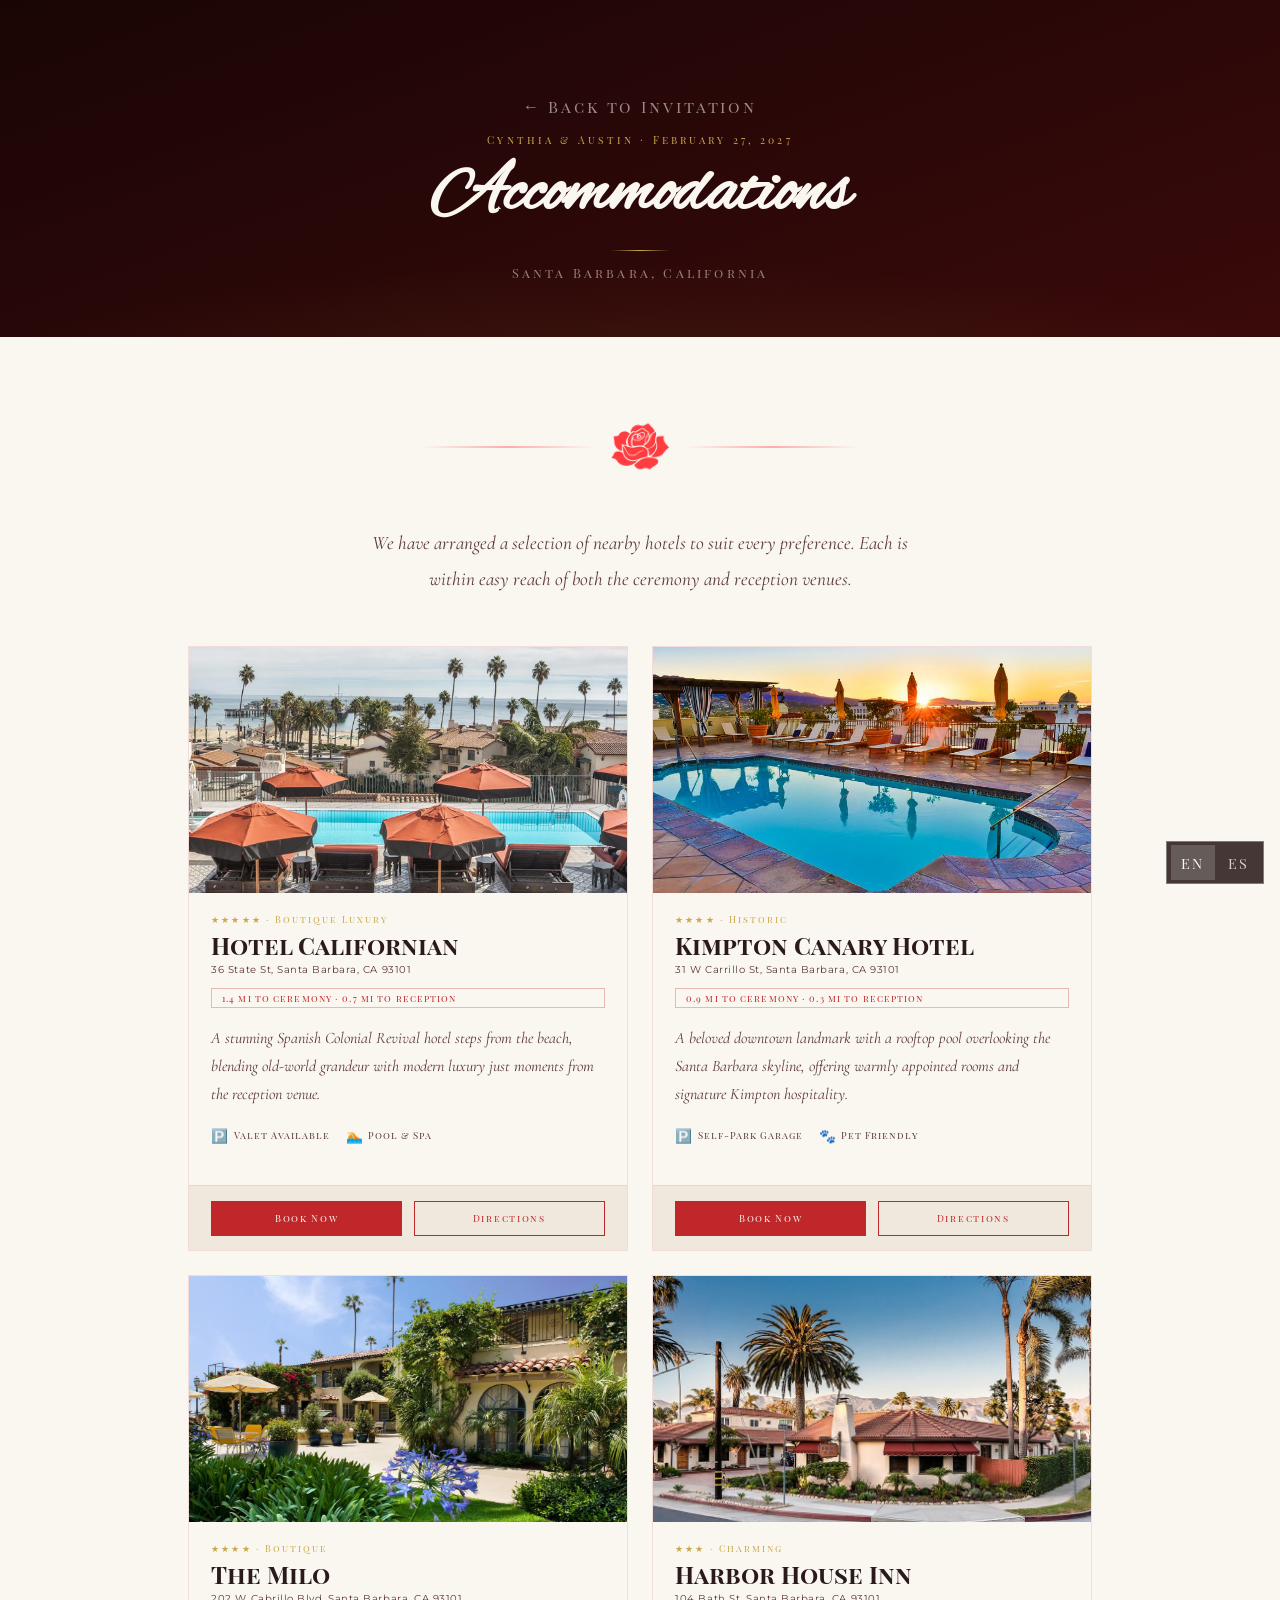
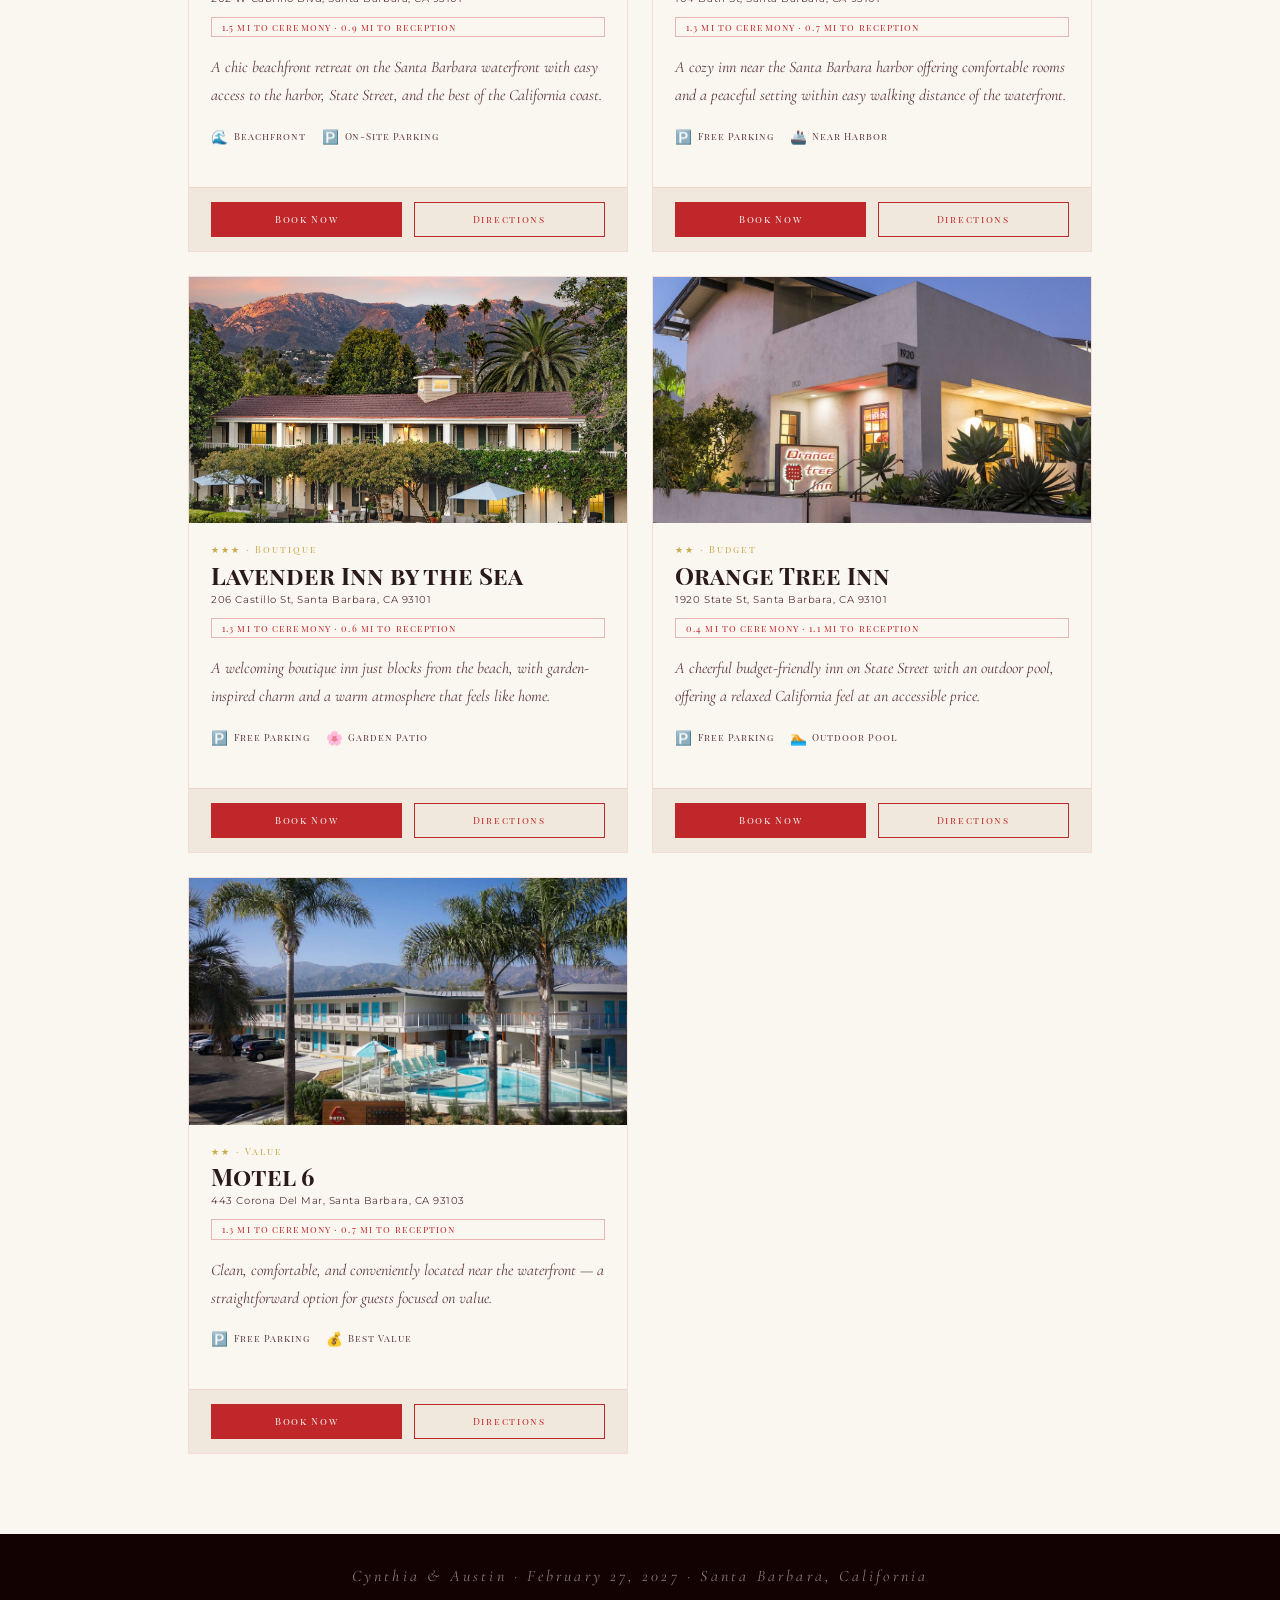
==== commit 033b4900: "Add favicon, fix console warnings" ====
--- a/hotels.html
+++ b/hotels.html
@@ -5,6 +5,7 @@
   <meta name="viewport" content="width=device-width, initial-scale=1.0">
   <meta name="robots" content="noindex">
   <title>Accommodations — Cynthia & Austin</title>
+  <link rel="icon" type="image/png" href="img/rose-icon-red.png">
 
   <!-- Fonts -->
   <link rel="preconnect" href="https://fonts.googleapis.com">
--- a/css/styles.css
+++ b/css/styles.css
@@ -185,10 +185,11 @@
   background: #120202;
   text-align: center;
   padding: 2rem;
-  font-size: 0.65rem;
+  font-family: 'Cormorant Garamond', serif;
+  font-style: italic;
+  font-size: 1rem;
   letter-spacing: 0.2em;
-  text-transform: uppercase;
-  color: rgba(250,246,240,0.2);
+  color: rgba(250,246,240,0.5);
 }
 
 /* ── LANGUAGE TOGGLE ─────────────────────────────────────── */
@@ -290,14 +291,18 @@
   border: 1px solid rgba(250,246,240,0.25);
   padding: 0.35rem 0;
   opacity: 0;
-  transform: translateY(-6px) scale(0.98);
+  transform: translate3d(0, -6px, 0);
   transform-origin: top right;
   pointer-events: none;
+  /* Hold the GPU layer while invisible so iOS WebKit can't evict the tile
+     during URL-bar transitions and leave the panel opening onto an empty
+     raster (missing text + late "resize" repaint). */
+  will-change: opacity, transform;
   transition: opacity 0.2s ease, transform 0.2s ease;
 }
 .jump-menu[data-open="true"] .jump-menu-panel {
   opacity: 1;
-  transform: none;
+  transform: translate3d(0, 0, 0);
   pointer-events: auto;
 }
 .jump-menu-panel a {
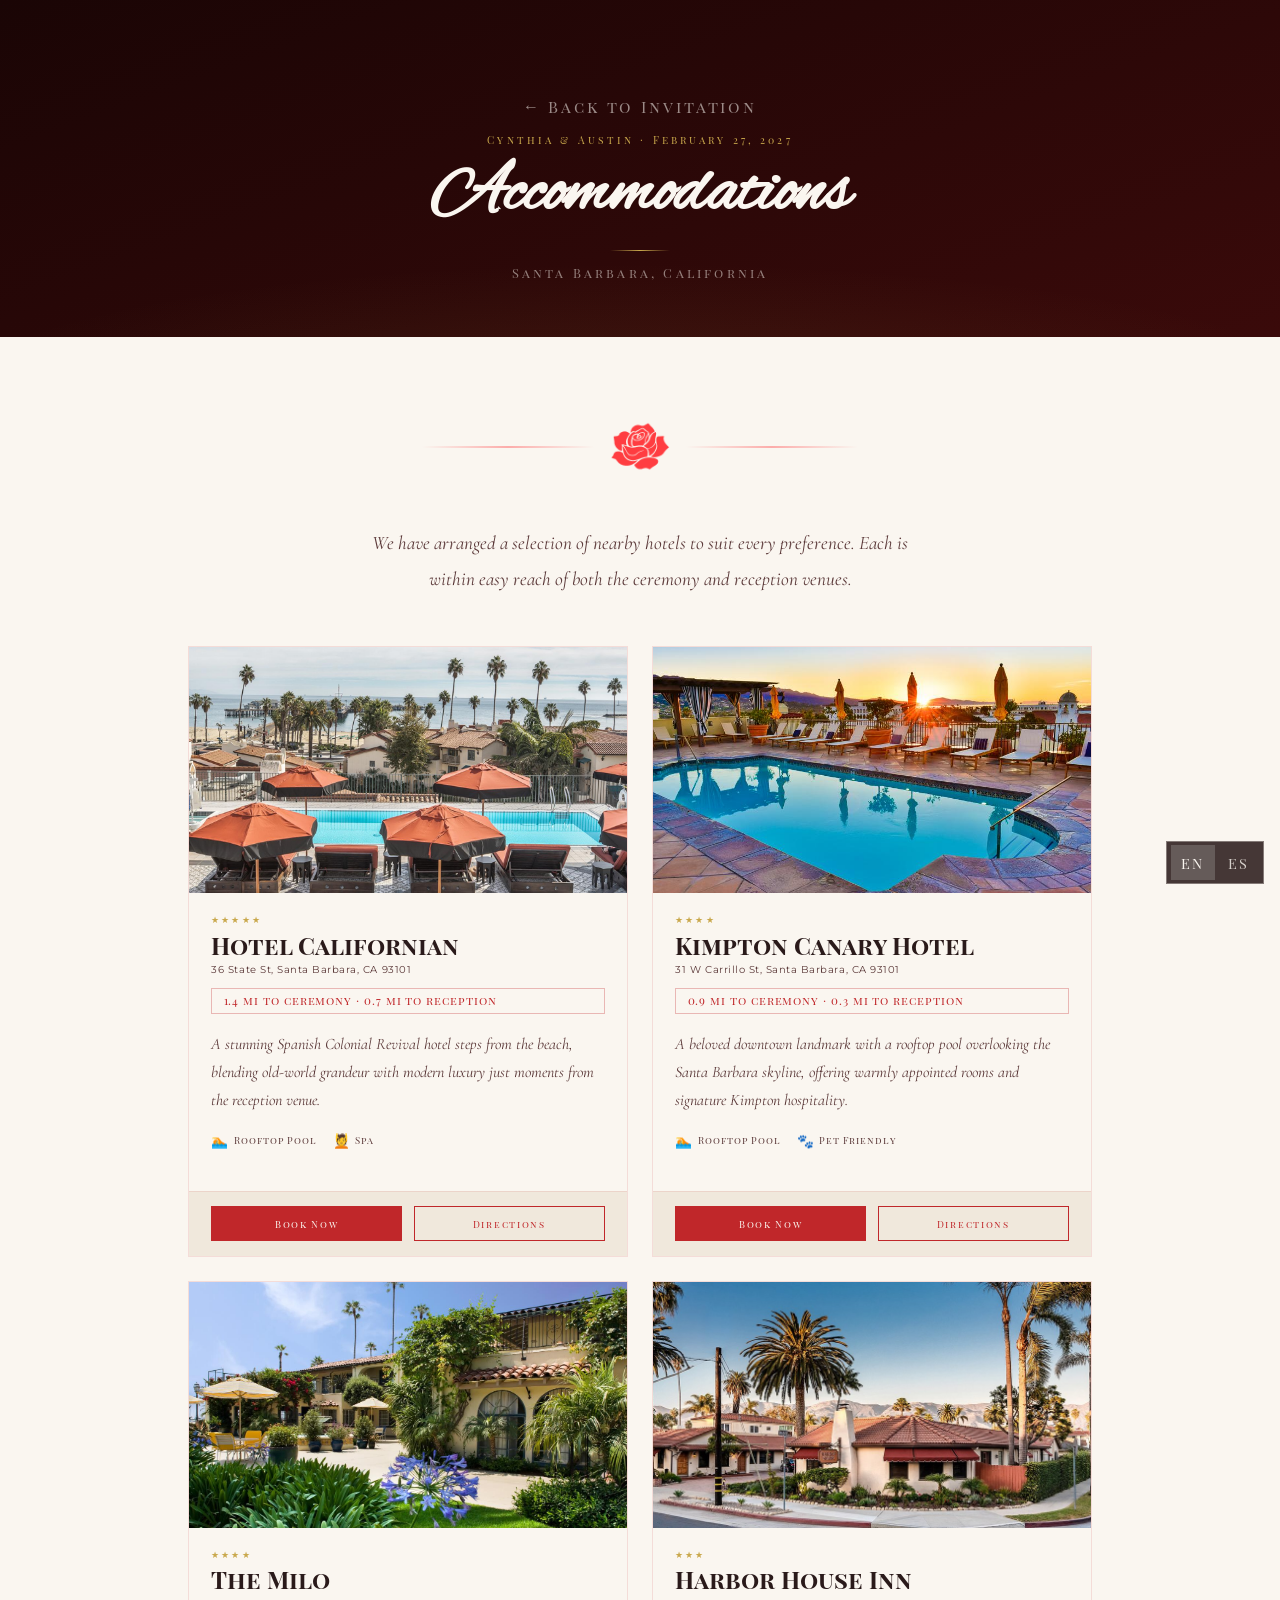
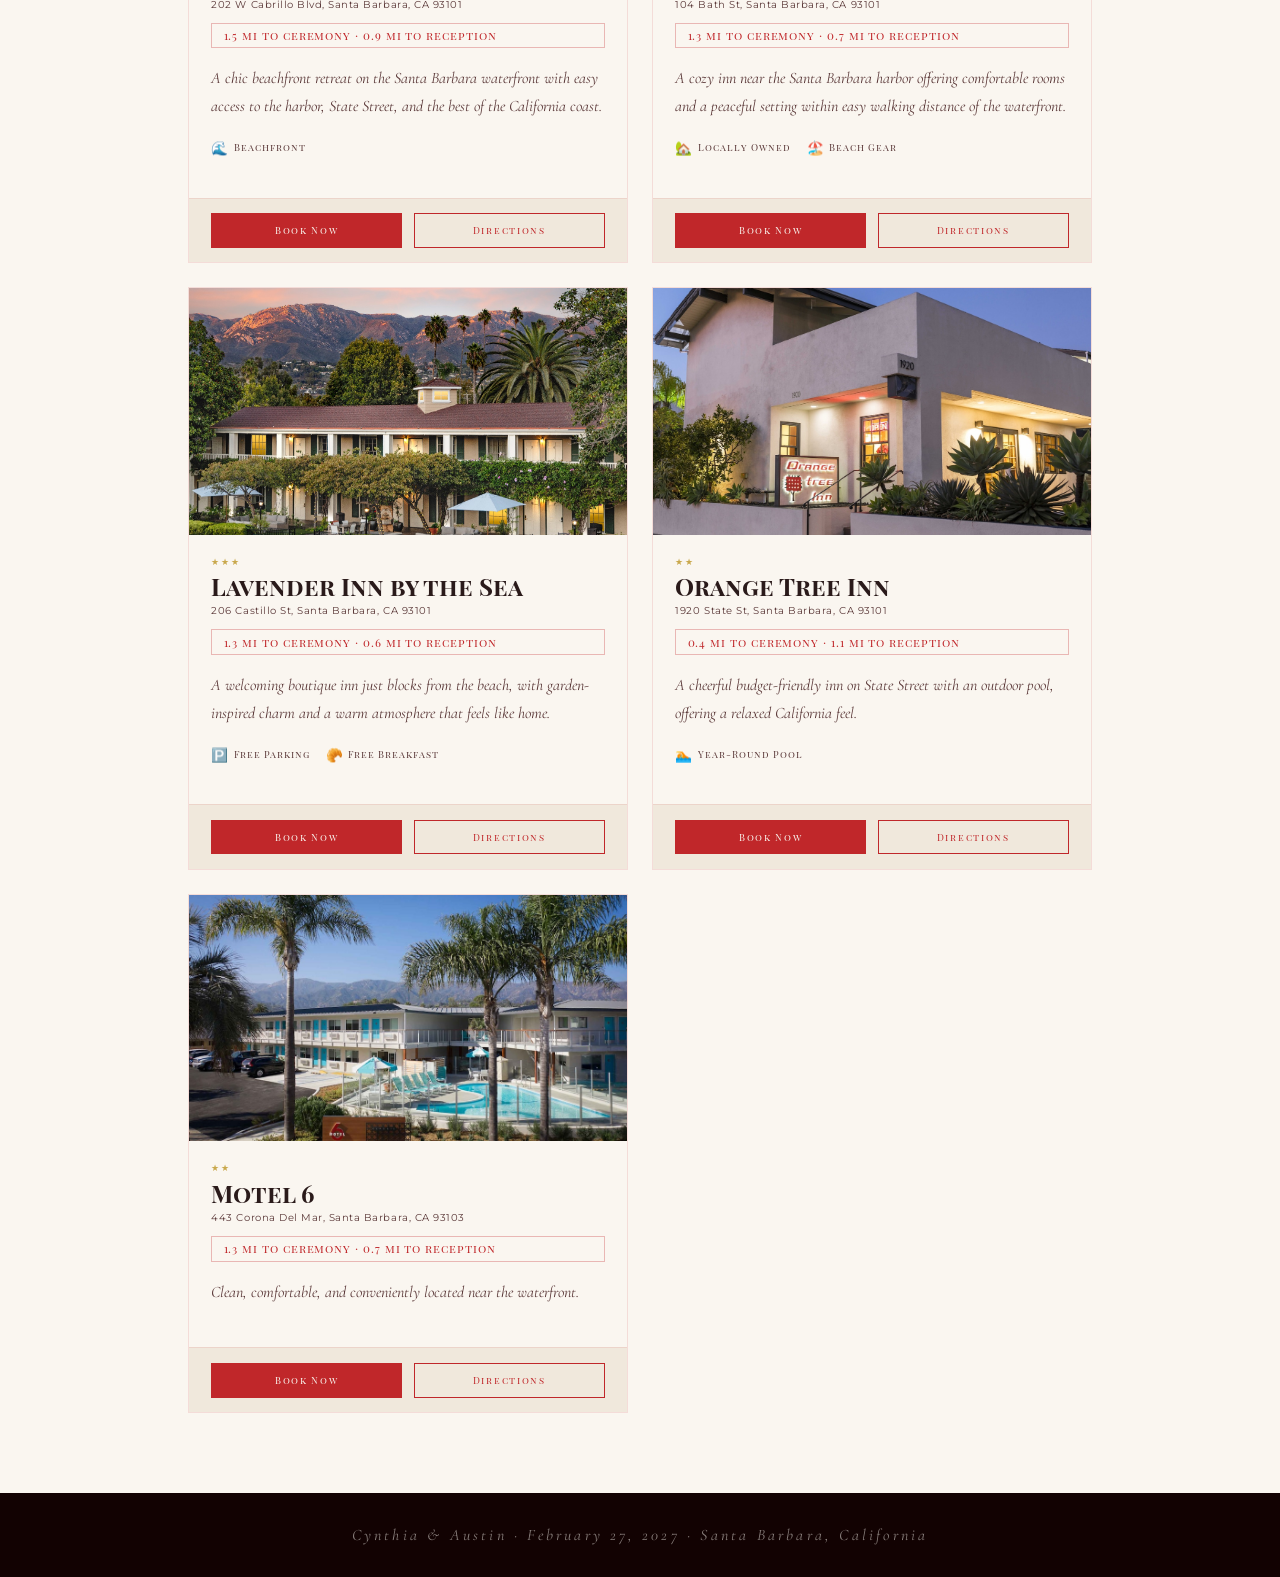
==== commit da218cca: "Update hotels page" ====
--- a/hotels.html
+++ b/hotels.html
@@ -106,11 +106,11 @@
     .hotel-distance {
       display: inline-block;
       font-family: 'Playfair Display SC', serif;
-      font-size: 0.58rem;
-      letter-spacing: 0.12em;
+      font-size: 0.72rem;
+      letter-spacing: 0.08em;
       color: var(--red-dark);
       border: 1px solid rgba(192,39,42,0.3);
-      padding: 0.2rem 0.6rem;
+      padding: 0.28rem 0.7rem;
       margin-bottom: 1rem;
     }
 
@@ -195,7 +195,7 @@
         <div class="hotel-card">
           <img class="hotel-card-img" src="img/hotels/hotel-californian.jpg" alt="Hotel Californian" loading="lazy">
           <div class="hotel-card-body">
-            <p class="hotel-tier">★★★★★ · Boutique Luxury</p>
+            <p class="hotel-tier">★★★★★</p>
             <h2 class="hotel-name">Hotel Californian</h2>
             <p class="hotel-addr">36 State St, Santa Barbara, CA 93101</p>
             <p class="hotel-distance">1.4 mi to ceremony · 0.7 mi to reception</p>
@@ -204,8 +204,8 @@
               grandeur with modern luxury just moments from the reception venue.
             </p>
             <div class="hotel-meta">
-              <div class="hotel-meta-item"><span>🅿️</span> Valet Available</div>
-              <div class="hotel-meta-item"><span>🏊</span> Pool & Spa</div>
+              <div class="hotel-meta-item"><span>🏊</span> Rooftop Pool</div>
+              <div class="hotel-meta-item"><span>💆</span> Spa</div>
             </div>
           </div>
           <div class="hotel-card-footer">
@@ -218,7 +218,7 @@
         <div class="hotel-card">
           <img class="hotel-card-img" src="img/hotels/kimpton-canary-hotel.jpg" alt="Kimpton Canary Hotel" loading="lazy">
           <div class="hotel-card-body">
-            <p class="hotel-tier">★★★★ · Historic</p>
+            <p class="hotel-tier">★★★★</p>
             <h2 class="hotel-name">Kimpton Canary Hotel</h2>
             <p class="hotel-addr">31 W Carrillo St, Santa Barbara, CA 93101</p>
             <p class="hotel-distance">0.9 mi to ceremony · 0.3 mi to reception</p>
@@ -227,7 +227,7 @@
               offering warmly appointed rooms and signature Kimpton hospitality.
             </p>
             <div class="hotel-meta">
-              <div class="hotel-meta-item"><span>🅿️</span> Self-Park Garage</div>
+              <div class="hotel-meta-item"><span>🏊</span> Rooftop Pool</div>
               <div class="hotel-meta-item"><span>🐾</span> Pet Friendly</div>
             </div>
           </div>
@@ -241,7 +241,7 @@
         <div class="hotel-card">
           <img class="hotel-card-img" src="img/hotels/hotel-milo.jpg" alt="The Milo" loading="lazy">
           <div class="hotel-card-body">
-            <p class="hotel-tier">★★★★ · Boutique</p>
+            <p class="hotel-tier">★★★★</p>
             <h2 class="hotel-name">The Milo</h2>
             <p class="hotel-addr">202 W Cabrillo Blvd, Santa Barbara, CA 93101</p>
             <p class="hotel-distance">1.5 mi to ceremony · 0.9 mi to reception</p>
@@ -251,7 +251,6 @@
             </p>
             <div class="hotel-meta">
               <div class="hotel-meta-item"><span>🌊</span> Beachfront</div>
-              <div class="hotel-meta-item"><span>🅿️</span> On-Site Parking</div>
             </div>
           </div>
           <div class="hotel-card-footer">
@@ -264,7 +263,7 @@
         <div class="hotel-card">
           <img class="hotel-card-img" src="img/hotels/harbor-house-inn.jpg" alt="Harbor House Inn" loading="lazy">
           <div class="hotel-card-body">
-            <p class="hotel-tier">★★★ · Charming</p>
+            <p class="hotel-tier">★★★</p>
             <h2 class="hotel-name">Harbor House Inn</h2>
             <p class="hotel-addr">104 Bath St, Santa Barbara, CA 93101</p>
             <p class="hotel-distance">1.3 mi to ceremony · 0.7 mi to reception</p>
@@ -273,8 +272,8 @@
               peaceful setting within easy walking distance of the waterfront.
             </p>
             <div class="hotel-meta">
-              <div class="hotel-meta-item"><span>🅿️</span> Free Parking</div>
-              <div class="hotel-meta-item"><span>🚢</span> Near Harbor</div>
+              <div class="hotel-meta-item"><span>🏡</span> Locally Owned</div>
+              <div class="hotel-meta-item"><span>🏖️</span> Beach Gear</div>
             </div>
           </div>
           <div class="hotel-card-footer">
@@ -287,7 +286,7 @@
         <div class="hotel-card">
           <img class="hotel-card-img" src="img/hotels/lavender-inn.jpg" alt="Lavender Inn by the Sea" loading="lazy">
           <div class="hotel-card-body">
-            <p class="hotel-tier">★★★ · Boutique</p>
+            <p class="hotel-tier">★★★</p>
             <h2 class="hotel-name">Lavender Inn by the Sea</h2>
             <p class="hotel-addr">206 Castillo St, Santa Barbara, CA 93101</p>
             <p class="hotel-distance">1.3 mi to ceremony · 0.6 mi to reception</p>
@@ -297,7 +296,7 @@
             </p>
             <div class="hotel-meta">
               <div class="hotel-meta-item"><span>🅿️</span> Free Parking</div>
-              <div class="hotel-meta-item"><span>🌸</span> Garden Patio</div>
+              <div class="hotel-meta-item"><span>🥐</span> Free Breakfast</div>
             </div>
           </div>
           <div class="hotel-card-footer">
@@ -310,17 +309,16 @@
         <div class="hotel-card">
           <img class="hotel-card-img" src="img/hotels/orange-tree-inn.jpg" alt="Orange Tree Inn" loading="lazy">
           <div class="hotel-card-body">
-            <p class="hotel-tier">★★ · Budget</p>
+            <p class="hotel-tier">★★</p>
             <h2 class="hotel-name">Orange Tree Inn</h2>
             <p class="hotel-addr">1920 State St, Santa Barbara, CA 93101</p>
             <p class="hotel-distance">0.4 mi to ceremony · 1.1 mi to reception</p>
             <p class="hotel-desc">
               A cheerful budget-friendly inn on State Street with an outdoor pool, offering
-              a relaxed California feel at an accessible price.
+              a relaxed California feel.
             </p>
             <div class="hotel-meta">
-              <div class="hotel-meta-item"><span>🅿️</span> Free Parking</div>
-              <div class="hotel-meta-item"><span>🏊</span> Outdoor Pool</div>
+              <div class="hotel-meta-item"><span>🏊</span> Year-Round Pool</div>
             </div>
           </div>
           <div class="hotel-card-footer">
@@ -333,17 +331,13 @@
         <div class="hotel-card">
           <img class="hotel-card-img" src="img/hotels/motel-6.jpg" alt="Motel 6" loading="lazy">
           <div class="hotel-card-body">
-            <p class="hotel-tier">★★ · Value</p>
+            <p class="hotel-tier">★★</p>
             <h2 class="hotel-name">Motel 6</h2>
             <p class="hotel-addr">443 Corona Del Mar, Santa Barbara, CA 93103</p>
             <p class="hotel-distance">1.3 mi to ceremony · 0.7 mi to reception</p>
             <p class="hotel-desc">
               Well-located near the waterfront, this Motel 6 is actually the original. Its rooms were recently updated.
             </p>
-            <div class="hotel-meta">
-              <div class="hotel-meta-item"><span>🅿️</span> Free Parking</div>
-              <div class="hotel-meta-item"><span>💰</span> Best Value</div>
-            </div>
           </div>
           <div class="hotel-card-footer">
             <a class="btn-hotel btn-hotel-primary" href="https://www.motel6.com" target="_blank" rel="noopener noreferrer">Book Now</a>
@@ -378,8 +372,8 @@
         location: 'Santa Barbara, California',
         intro: 'We have arranged a selection of nearby hotels to suit every preference. Each is within easy reach of both the ceremony and reception venues.',
         tiers: [
-          '★★★★★ · Boutique Luxury', '★★★★ · Historic', '★★★★ · Boutique',
-          '★★★ · Charming', '★★★ · Boutique', '★★ · Budget', '★★ · Value',
+          '★★★★★', '★★★★', '★★★★',
+          '★★★', '★★★', '★★', '★★',
         ],
         distances: [
           '1.4 mi to ceremony · 0.7 mi to reception',
@@ -396,17 +390,16 @@
           'A chic beachfront retreat on the Santa Barbara waterfront with easy access to the harbor, State Street, and the best of the California coast.',
           'A cozy inn near the Santa Barbara harbor offering comfortable rooms and a peaceful setting within easy walking distance of the waterfront.',
           'A welcoming boutique inn just blocks from the beach, with garden-inspired charm and a warm atmosphere that feels like home.',
-          'A cheerful budget-friendly inn on State Street with an outdoor pool, offering a relaxed California feel at an accessible price.',
-          'Clean, comfortable, and conveniently located near the waterfront — a straightforward option for guests focused on value.',
+          'A cheerful budget-friendly inn on State Street with an outdoor pool, offering a relaxed California feel.',
+          'Clean, comfortable, and conveniently located near the waterfront.',
         ],
         metaItems: [
-          'Valet Available', 'Pool & Spa',
-          'Self-Park Garage', 'Pet Friendly',
-          'Beachfront', 'On-Site Parking',
-          'Free Parking', 'Near Harbor',
-          'Free Parking', 'Garden Patio',
-          'Free Parking', 'Outdoor Pool',
-          'Free Parking', 'Best Value',
+          'Rooftop Pool', 'Spa',
+          'Rooftop Pool', 'Pet Friendly',
+          'Beachfront',
+          'Locally Owned', 'Beach Gear',
+          'Free Parking', 'Free Breakfast',
+          'Year-Round Pool',
         ],
         buttons: ['Book Now', 'Directions'],
         footer: 'Cynthia & Austin · February 27, 2027 · Santa Barbara, California',
@@ -420,8 +413,8 @@
         location: 'Santa Bárbara, California',
         intro: 'Hemos seleccionado una lista de hoteles cercanos para cada preferencia. Todos están a poca distancia tanto de la ceremonia como de la recepción.',
         tiers: [
-          '★★★★★ · Lujo boutique', '★★★★ · Histórico', '★★★★ · Boutique',
-          '★★★ · Encantador', '★★★ · Boutique', '★★ · Económico', '★★ · Valor',
+          '★★★★★', '★★★★', '★★★★',
+          '★★★', '★★★', '★★', '★★',
         ],
         distances: [
           '1.4 mi a la ceremonia · 0.7 mi a la recepción',
@@ -438,17 +431,16 @@
           'Un elegante hotel frente al mar en el paseo marítimo de Santa Bárbara, con acceso fácil al puerto, State Street y lo mejor de la costa californiana.',
           'Una acogedora posada cerca del puerto de Santa Bárbara con habitaciones confortables y un entorno tranquilo a poca distancia del paseo marítimo.',
           'Una encantadora posada boutique a pasos de la playa, con detalles de jardín y un ambiente cálido que hace sentir como en casa.',
-          'Una posada económica y alegre sobre State Street con piscina al aire libre, que ofrece el ambiente relajado de California a un precio accesible.',
-          'Limpio, cómodo y convenientemente ubicado cerca del paseo marítimo — una opción directa para los invitados que buscan el mejor valor.',
+          'Una posada económica y alegre sobre State Street con piscina al aire libre, que ofrece el ambiente relajado de California.',
+          'Limpio, cómodo y convenientemente ubicado cerca del paseo marítimo.',
         ],
         metaItems: [
-          'Valet disponible', 'Piscina y spa',
-          'Estacionamiento propio', 'Pet friendly',
-          'Frente al mar', 'Estacionamiento propio',
-          'Estacionamiento gratis', 'Cerca del puerto',
-          'Estacionamiento gratis', 'Jardín y terraza',
-          'Estacionamiento gratis', 'Piscina al aire libre',
-          'Estacionamiento gratis', 'Mejor precio',
+          'Piscina en la azotea', 'Spa',
+          'Piscina en la azotea', 'Pet friendly',
+          'Frente al mar',
+          'Dueños locales', 'Artículos de playa',
+          'Estacionamiento gratis', 'Desayuno gratis',
+          'Piscina todo el año',
         ],
         buttons: ['Reservar', 'Cómo llegar'],
         footer: 'Cynthia y Austin · 27 de febrero de 2027 · Santa Bárbara, California',
--- a/css/styles.css
+++ b/css/styles.css
@@ -291,18 +291,14 @@
   border: 1px solid rgba(250,246,240,0.25);
   padding: 0.35rem 0;
   opacity: 0;
-  transform: translate3d(0, -6px, 0);
+  transform: translateY(-6px);
   transform-origin: top right;
   pointer-events: none;
-  /* Hold the GPU layer while invisible so iOS WebKit can't evict the tile
-     during URL-bar transitions and leave the panel opening onto an empty
-     raster (missing text + late "resize" repaint). */
-  will-change: opacity, transform;
   transition: opacity 0.2s ease, transform 0.2s ease;
 }
 .jump-menu[data-open="true"] .jump-menu-panel {
   opacity: 1;
-  transform: translate3d(0, 0, 0);
+  transform: translateY(0);
   pointer-events: auto;
 }
 .jump-menu-panel a {
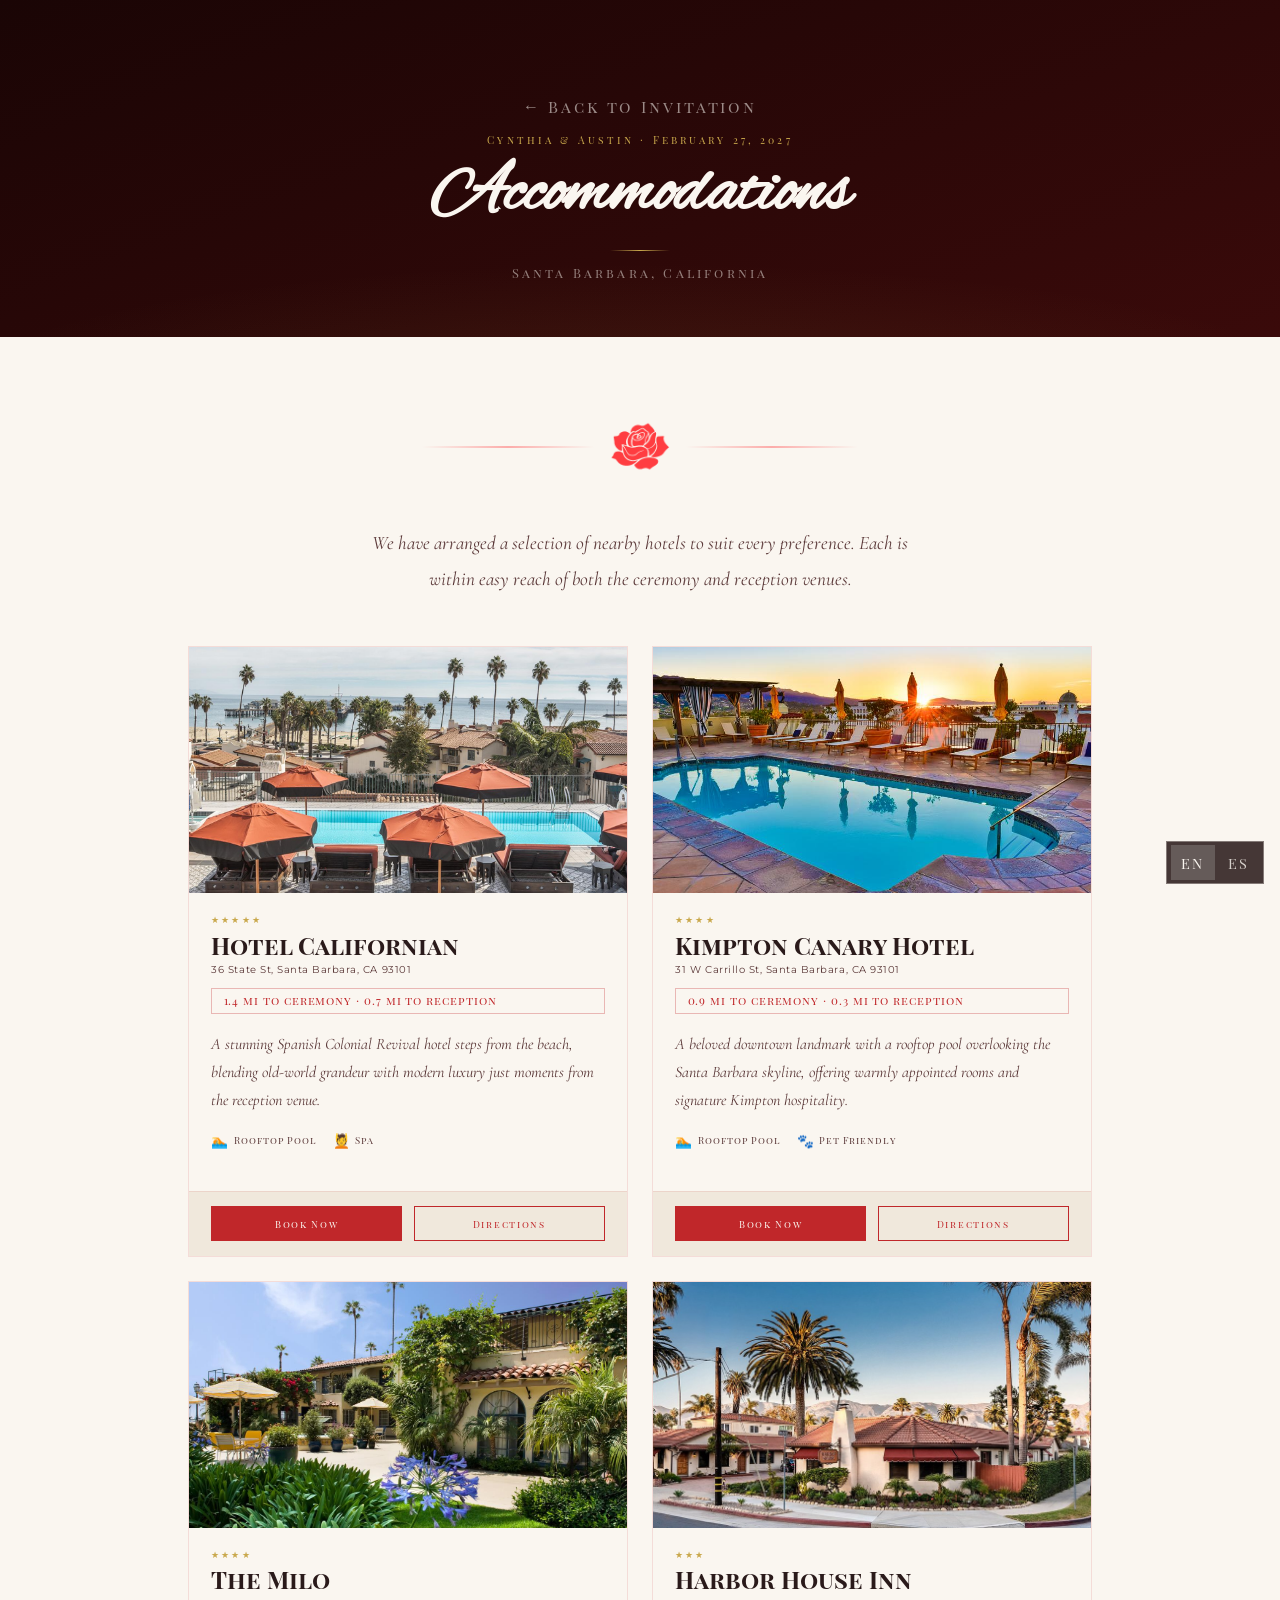
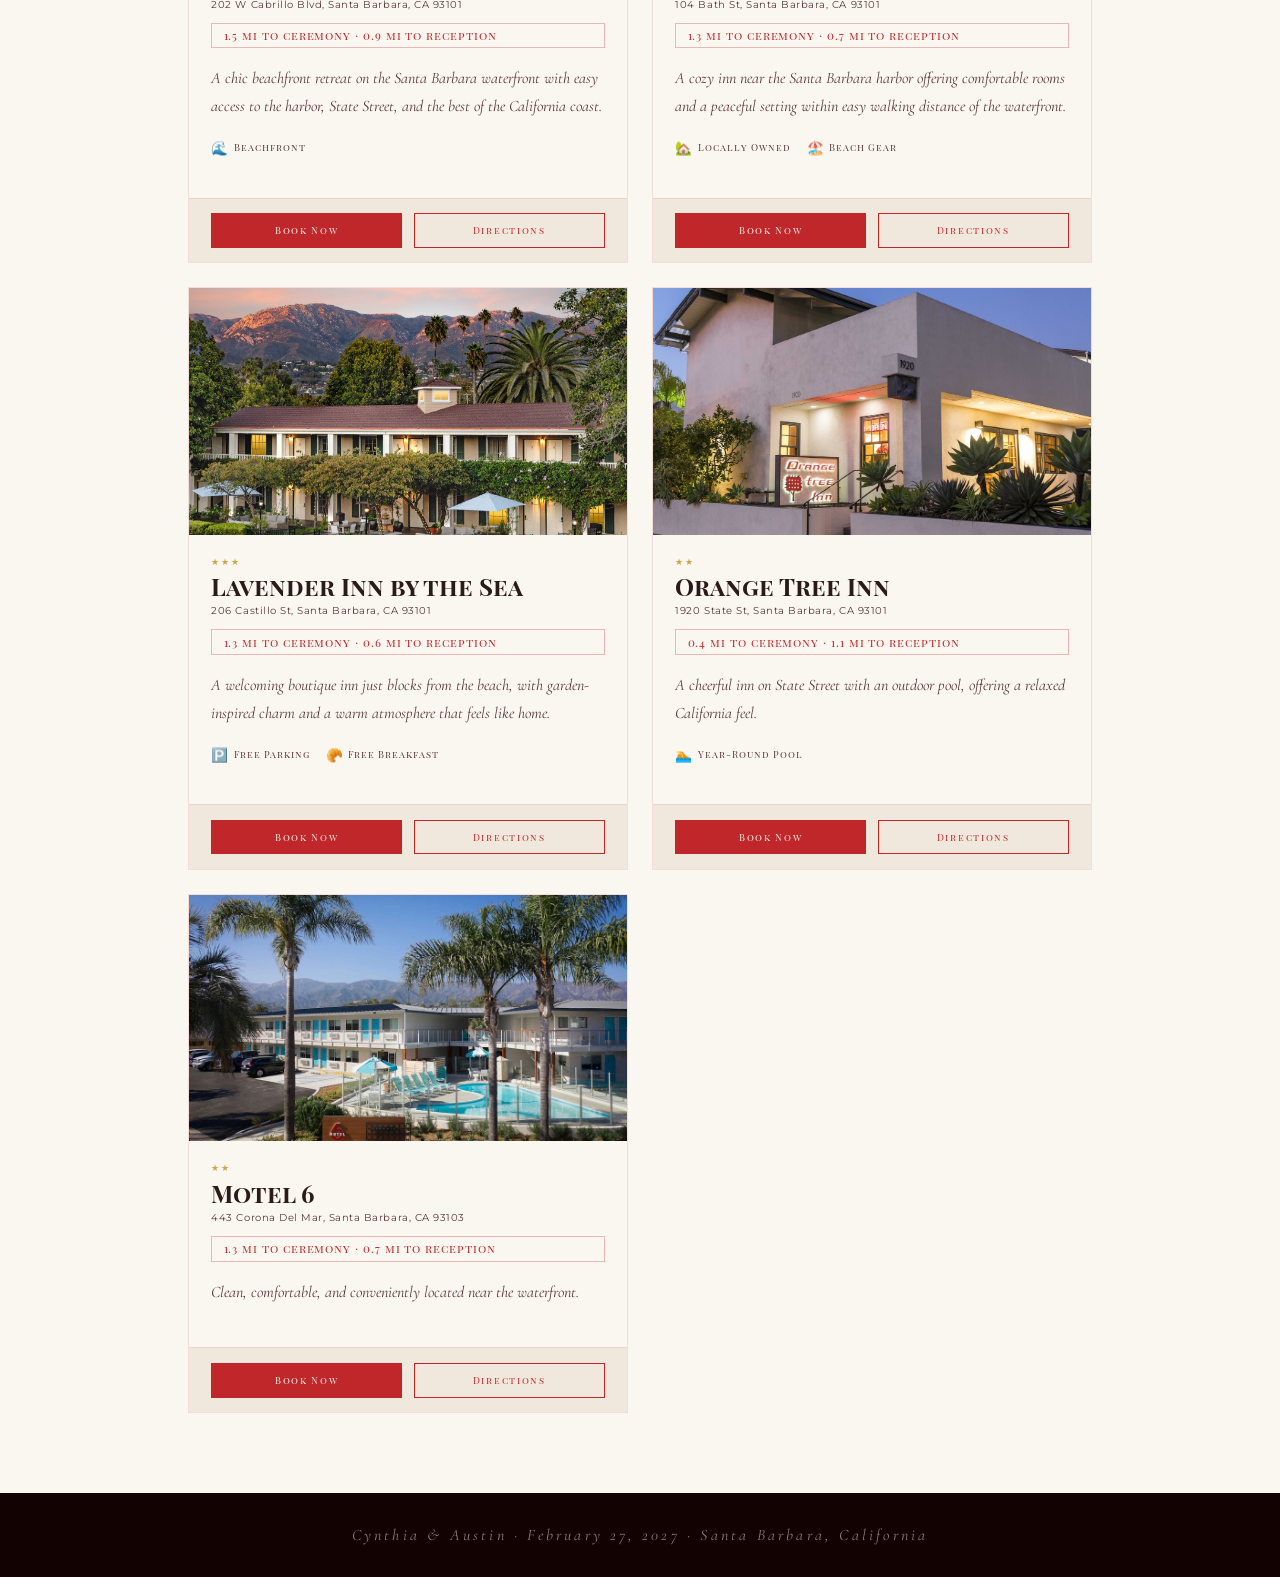
==== commit 23d68974: "Update wordings" ====
--- a/hotels.html
+++ b/hotels.html
@@ -314,7 +314,7 @@
             <p class="hotel-addr">1920 State St, Santa Barbara, CA 93101</p>
             <p class="hotel-distance">0.4 mi to ceremony · 1.1 mi to reception</p>
             <p class="hotel-desc">
-              A cheerful budget-friendly inn on State Street with an outdoor pool, offering
+              A cheerful inn on State Street with an outdoor pool, offering
               a relaxed California feel.
             </p>
             <div class="hotel-meta">
@@ -390,7 +390,7 @@
           'A chic beachfront retreat on the Santa Barbara waterfront with easy access to the harbor, State Street, and the best of the California coast.',
           'A cozy inn near the Santa Barbara harbor offering comfortable rooms and a peaceful setting within easy walking distance of the waterfront.',
           'A welcoming boutique inn just blocks from the beach, with garden-inspired charm and a warm atmosphere that feels like home.',
-          'A cheerful budget-friendly inn on State Street with an outdoor pool, offering a relaxed California feel.',
+          'A cheerful inn on State Street with an outdoor pool, offering a relaxed California feel.',
           'Clean, comfortable, and conveniently located near the waterfront.',
         ],
         metaItems: [
@@ -431,7 +431,7 @@
           'Un elegante hotel frente al mar en el paseo marítimo de Santa Bárbara, con acceso fácil al puerto, State Street y lo mejor de la costa californiana.',
           'Una acogedora posada cerca del puerto de Santa Bárbara con habitaciones confortables y un entorno tranquilo a poca distancia del paseo marítimo.',
           'Una encantadora posada boutique a pasos de la playa, con detalles de jardín y un ambiente cálido que hace sentir como en casa.',
-          'Una posada económica y alegre sobre State Street con piscina al aire libre, que ofrece el ambiente relajado de California.',
+          'Una posada alegre sobre State Street con piscina al aire libre, que ofrece el ambiente relajado de California.',
           'Limpio, cómodo y convenientemente ubicado cerca del paseo marítimo.',
         ],
         metaItems: [
